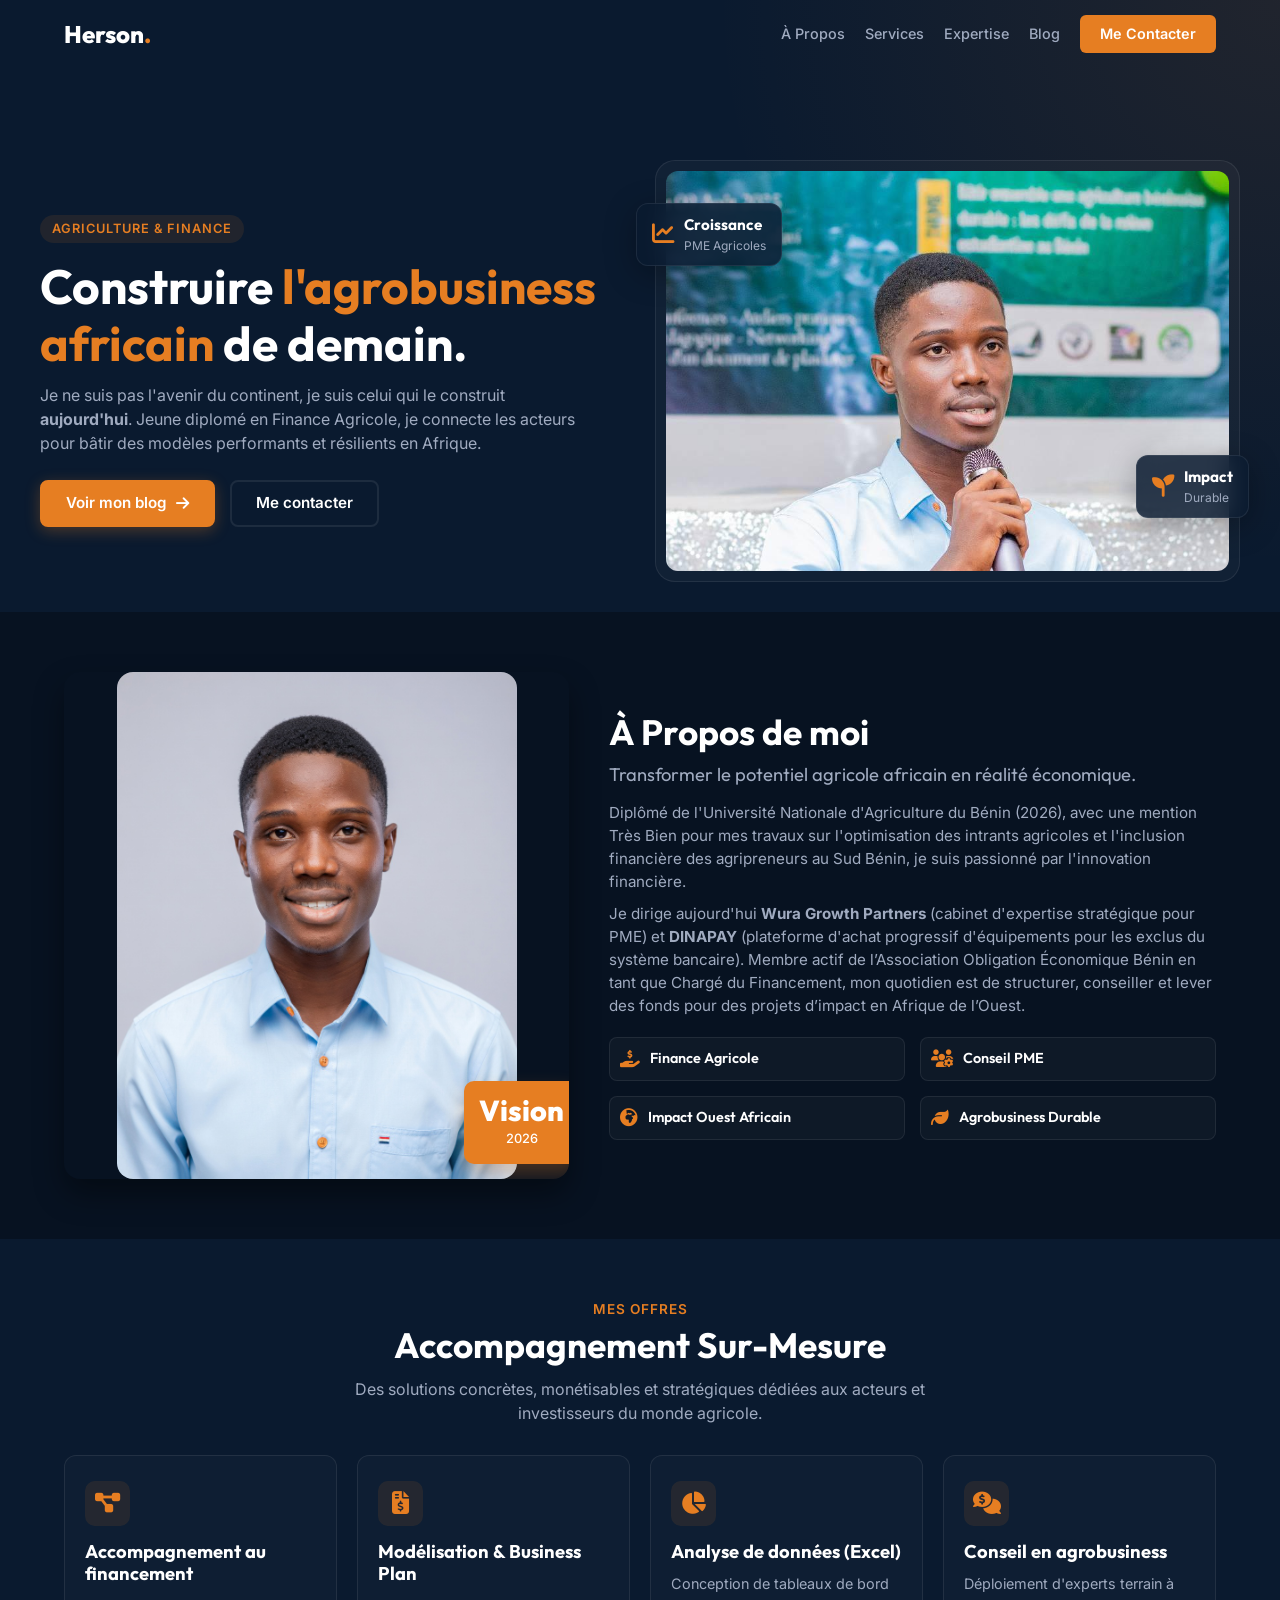
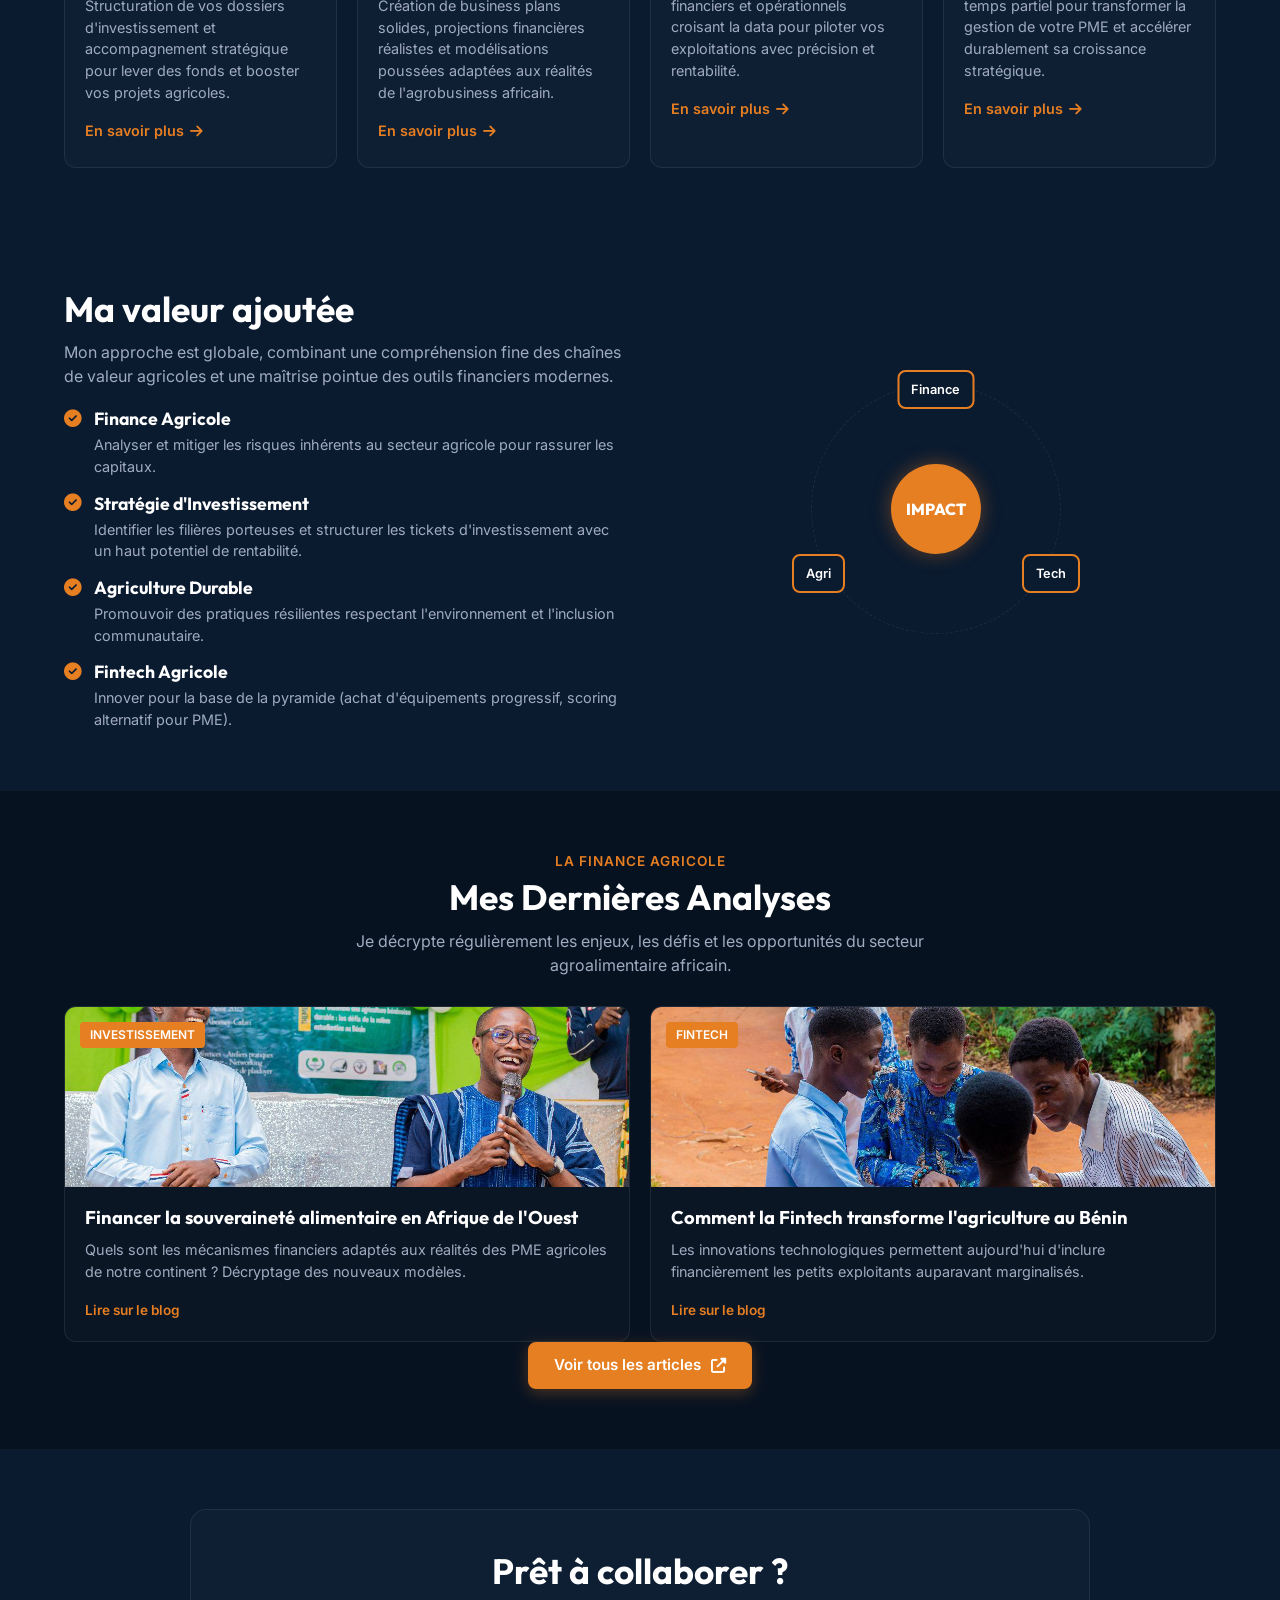
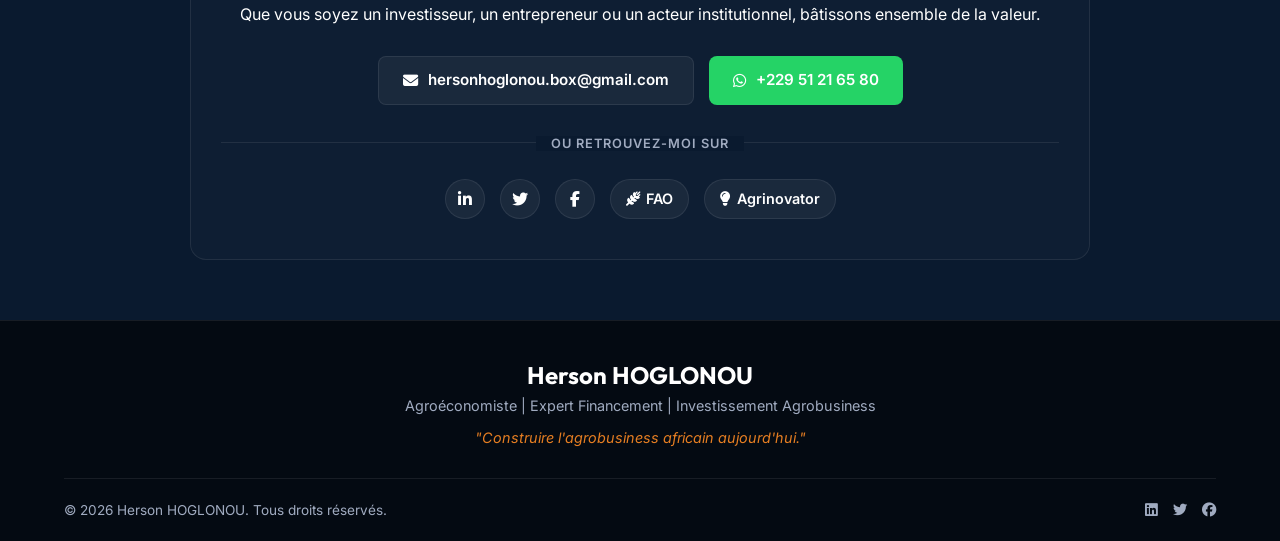
==== index.html @ d737e168 "Version initiale du site personnel Herson HOGLONOU" ====
<!DOCTYPE html>
<html lang="fr">
<head>
    <meta charset="UTF-8">
    <meta name="viewport" content="width=device-width, initial-scale=1.0">
    <meta name="description" content="Herson HOGLONOU - Agroéconomiste spécialisé dans le financement agricole et l'investissement dans l'agrobusiness africain.">
    
    <title>Herson HOGLONOU | Financement Agricole & Agrobusiness</title>

    <!-- Google Fonts -->
    <link rel="preconnect" href="https://fonts.googleapis.com">
    <link rel="preconnect" href="https://fonts.gstatic.com" crossorigin>
    <link href="https://fonts.googleapis.com/css2?family=Inter:wght@300;400;500;600&family=Outfit:wght@400;500;700;800&display=swap" rel="stylesheet">
    
    <!-- Font Awesome -->
    <link rel="stylesheet" href="https://cdnjs.cloudflare.com/ajax/libs/font-awesome/6.4.0/css/all.min.css">
    
    <!-- Custom CSS -->
    <link rel="stylesheet" href="./assets/css/style.css">
</head>
<body class="smooth-scroll">
    
    <!-- NAVIGATION -->
    <nav class="navbar" id="navbar">
        <div class="container nav-container">
            <a href="#" class="logo">Herson<span>.</span></a>
            <div class="nav-links" id="nav-links">
                <a href="#about" class="nav-link">À Propos</a>
                <a href="#services" class="nav-link">Services</a>
                <a href="#expertise" class="nav-link">Expertise</a>
                <a href="#blog" class="nav-link">Blog</a>
                <a href="#contact" class="nav-btn">Me Contacter</a>
            </div>
            <div class="hamburger" id="hamburger">
                <i class="fas fa-bars"></i>
            </div>
        </div>
    </nav>

    <!-- HERO SECTION -->
    <section class="hero" id="home">
        <div class="container hero-container">
            <div class="hero-content fade-in-up">
                <span class="badge">Agriculture & Finance</span>
                <h1 class="hero-title">Construire <span>l'agrobusiness africain</span> de demain.</h1>
                <p class="hero-subtitle">
                    Je ne suis pas l'avenir du continent, je suis celui qui le construit <strong>aujourd'hui</strong>. Jeune diplomé en Finance Agricole, je connecte les acteurs pour bâtir des modèles performants et résilients en Afrique.
                </p>
                <div class="hero-actions">
                    <a href="https://hersonhoglonou.blogspot.com" target="_blank" class="btn btn-primary">
                        Voir mon blog <i class="fas fa-arrow-right"></i>
                    </a>
                    <a href="#contact" class="btn btn-secondary">
                        Me contacter
                    </a>
                </div>
            </div>
            <div class="hero-visual fade-in-up delay-1">
                <!-- Using the requested microphone picture -->
                <div class="image-wrapper glass-border">
                    <img src="./assets/css/Images/ceneabmicro.jpg" alt="Herson HOGLONOU - Conférence" id="hero-img">
                    <div class="floating-card stat-1">
                        <i class="fas fa-chart-line"></i>
                        <div class="stat-text">
                            <strong>Croissance</strong>
                            <span>PME Agricoles</span>
                        </div>
                    </div>
                    <div class="floating-card stat-2">
                        <i class="fas fa-seedling"></i>
                        <div class="stat-text">
                            <strong>Impact</strong>
                            <span>Durable</span>
                        </div>
                    </div>
                </div>
            </div>
        </div>
        <div class="hero-shape"></div>
    </section>

    <!-- ABOUT SECTION -->
    <section class="about section-padding" id="about">
        <div class="container about-container">
            <div class="about-image reveal fade-in-left">
                <!-- Using the requested formal suit picture -->
                <div class="stacked-image">
                    <img src="./assets/css/Images/identite.jpg" alt="Herson HOGLONOU">
                    <div class="experience-badge">
                        <span class="number">Vision</span>
                        <span class="text">2026</span>
                    </div>
                </div>
            </div>
            <div class="about-content reveal fade-in-right">
                <h2 class="section-title">À Propos de moi</h2>
                <h3 class="section-subtitle">Transformer le potentiel agricole africain en réalité économique.</h3>
                <p>
                    Diplômé de l'Université Nationale d'Agriculture du Bénin (2026), avec une mention Très Bien pour mes travaux sur l'optimisation des intrants agricoles et l'inclusion financière des agripreneurs au Sud Bénin, je suis passionné par l'innovation financière.
                </p>
                <p>
                    Je dirige aujourd'hui <strong>Wura Growth Partners</strong> (cabinet d'expertise stratégique pour PME) et <strong>DINAPAY</strong> (plateforme d'achat progressif d'équipements pour les exclus du système bancaire). Membre actif de l’Association Obligation Économique Bénin en tant que Chargé du Financement, mon quotidien est de structurer, conseiller et lever des fonds pour des projets d’impact en Afrique de l’Ouest.
                </p>
                
                <div class="about-highlights">
                    <div class="highlight-item">
                        <i class="fas fa-hand-holding-dollar"></i>
                        <span>Finance Agricole</span>
                    </div>
                    <div class="highlight-item">
                        <i class="fas fa-users-cog"></i>
                        <span>Conseil PME</span>
                    </div>
                    <div class="highlight-item">
                        <i class="fas fa-globe-africa"></i>
                        <span>Impact Ouest Africain</span>
                    </div>
                    <div class="highlight-item">
                        <i class="fas fa-leaf"></i>
                        <span>Agrobusiness Durable</span>
                    </div>
                </div>
            </div>
        </div>
    </section>

    <!-- SERVICES SECTION -->
    <section class="services section-padding" id="services">
        <div class="container">
            <div class="section-header text-center reveal fade-in-up">
                <span class="section-tag">Mes Offres</span>
                <h2 class="section-title">Accompagnement Sur-Mesure</h2>
                <p class="section-desc">Des solutions concrètes, monétisables et stratégiques dédiées aux acteurs et investisseurs du monde agricole.</p>
            </div>
            
            <div class="services-grid">
                <!-- Service 1 -->
                <div class="service-card glass-card reveal slide-up">
                    <div class="service-icon">
                        <i class="fas fa-project-diagram"></i>
                    </div>
                    <h3 class="service-title">Accompagnement au financement</h3>
                    <p class="service-text">Structuration de vos dossiers d'investissement et accompagnement stratégique pour lever des fonds et booster vos projets agricoles.</p>
                    <a href="#contact" class="service-link">En savoir plus <i class="fas fa-arrow-right"></i></a>
                </div>
                
                <!-- Service 2 -->
                <div class="service-card glass-card reveal slide-up delay-1">
                    <div class="service-icon">
                        <i class="fas fa-file-invoice-dollar"></i>
                    </div>
                    <h3 class="service-title">Modélisation & Business Plan</h3>
                    <p class="service-text">Création de business plans solides, projections financières réalistes et modélisations poussées adaptées aux réalités de l'agrobusiness africain.</p>
                    <a href="#contact" class="service-link">En savoir plus <i class="fas fa-arrow-right"></i></a>
                </div>
                
                <!-- Service 3 -->
                <div class="service-card glass-card reveal slide-up delay-2">
                    <div class="service-icon">
                        <i class="fas fa-chart-pie"></i>
                    </div>
                    <h3 class="service-title">Analyse de données (Excel)</h3>
                    <p class="service-text">Conception de tableaux de bord financiers et opérationnels croisant la data pour piloter vos exploitations avec précision et rentabilité.</p>
                    <a href="#contact" class="service-link">En savoir plus <i class="fas fa-arrow-right"></i></a>
                </div>
                
                <!-- Service 4 -->
                <div class="service-card glass-card reveal slide-up delay-3">
                    <div class="service-icon">
                        <i class="fas fa-comments-dollar"></i>
                    </div>
                    <h3 class="service-title">Conseil en agrobusiness</h3>
                    <p class="service-text">Déploiement d'experts terrain à temps partiel pour transformer la gestion de votre PME et accélérer durablement sa croissance stratégique.</p>
                    <a href="#contact" class="service-link">En savoir plus <i class="fas fa-arrow-right"></i></a>
                </div>
            </div>
        </div>
    </section>

    <!-- EXPERTISE SECTION -->
    <section class="expertise section-padding" id="expertise">
        <div class="container container-alt">
            <div class="expertise-content reveal fade-in-left">
                <h2 class="section-title">Ma valeur ajoutée</h2>
                <p class="section-desc">Mon approche est globale, combinant une compréhension fine des chaînes de valeur agricoles et une maîtrise pointue des outils financiers modernes.</p>
                <div class="expertise-list">
                    <div class="expertise-item">
                        <div class="expertise-head">
                            <i class="fas fa-check-circle"></i>
                            <h4>Finance Agricole</h4>
                        </div>
                        <p>Analyser et mitiger les risques inhérents au secteur agricole pour rassurer les capitaux.</p>
                    </div>
                    <div class="expertise-item">
                        <div class="expertise-head">
                            <i class="fas fa-check-circle"></i>
                            <h4>Stratégie d'Investissement</h4>
                        </div>
                        <p>Identifier les filières porteuses et structurer les tickets d'investissement avec un haut potentiel de rentabilité.</p>
                    </div>
                    <div class="expertise-item">
                        <div class="expertise-head">
                            <i class="fas fa-check-circle"></i>
                            <h4>Agriculture Durable</h4>
                        </div>
                        <p>Promouvoir des pratiques résilientes respectant l'environnement et l'inclusion communautaire.</p>
                    </div>
                    <div class="expertise-item">
                        <div class="expertise-head">
                            <i class="fas fa-check-circle"></i>
                            <h4>Fintech Agricole</h4>
                        </div>
                        <p>Innover pour la base de la pyramide (achat d'équipements progressif, scoring alternatif pour PME).</p>
                    </div>
                </div>
            </div>
            <div class="expertise-visual reveal fade-in-right">
                <div class="circle-graphic">
                    <div class="circle-item item-1">Finance</div>
                    <div class="circle-item item-2">Agri</div>
                    <div class="circle-item item-3">Tech</div>
                    <div class="circle-center">IMPACT</div>
                </div>
            </div>
        </div>
    </section>

    <!-- BLOG PREVIEW -->
    <section class="blog section-padding" id="blog">
        <div class="container">
            <div class="section-header text-center reveal fade-in-up">
                <span class="section-tag">La Finance Agricole</span>
                <h2 class="section-title">Mes Dernières Analyses</h2>
                <p class="section-desc">Je décrypte régulièrement les enjeux, les défis et les opportunités du secteur agroalimentaire africain.</p>
            </div>
            
            <div class="blog-grid">
                <!-- Blog Post Mockup 1 -->
                <article class="blog-card glass-card reveal slide-up">
                    <div class="blog-img-placeholder" style="background-image: url(assets/css/Images/Ceneabconso.jpg)">
                        <span class="blog-category">Investissement</span>
                    </div>
                    <div class="blog-content">
                        <h3 class="blog-title">Financer la souveraineté alimentaire en Afrique de l'Ouest</h3>
                        <p class="blog-excerpt">Quels sont les mécanismes financiers adaptés aux réalités des PME agricoles de notre continent ? Décryptage des nouveaux modèles.</p>
                        <span class="blog-date">Lire sur le blog</span>
                    </div>
                </article>

                <!-- Blog Post Mockup 2 -->
                <article class="blog-card glass-card reveal slide-up delay-1">
                    <div class="blog-img-placeholder" style="background-image: url(assets/css/Images/CNEABgroupe.jpg)">
                        <span class="blog-category">Fintech</span>
                    </div>
                    <div class="blog-content">
                        <h3 class="blog-title">Comment la Fintech transforme l'agriculture au Bénin</h3>
                        <p class="blog-excerpt">Les innovations technologiques permettent aujourd'hui d'inclure financièrement les petits exploitants auparavant marginalisés.</p>
                        <span class="blog-date">Lire sur le blog</span>
                    </div>
                </article>
            </div>
            
            <div class="text-center mt-5 reveal fade-in-up">
                <a href="https://hersonhoglonou.blogspot.com" target="_blank" class="btn btn-primary btn-large">
                    Voir tous les articles <i class="fas fa-external-link-alt"></i>
                </a>
            </div>
        </div>
    </section>

    <!-- CONTACT SECTION -->
    <section class="contact section-padding" id="contact">
        <div class="container">
            <div class="contact-box glass-card reveal fade-in-up">
                <div class="contact-header text-center">
                    <h2 class="section-title text-white">Prêt à collaborer ?</h2>
                    <p class="text-white">Que vous soyez un investisseur, un entrepreneur ou un acteur institutionnel, bâtissons ensemble de la valeur.</p>
                </div>
                
                <div class="contact-actions">
                    <!-- Direct Contact -->
                    <div class="primary-contact">
                        <a href="mailto:hersonhoglonou.box@gmail.com" class="contact-btn email">
                            <i class="fas fa-envelope"></i> hersonhoglonou.box@gmail.com
                        </a>
                        <a href="https://wa.me/22951216580" target="_blank" class="contact-btn whatsapp">
                            <i class="fab fa-whatsapp"></i> +229 51 21 65 80
                        </a>
                    </div>
                    
                    <div class="divider">
                        <span>OU RETROUVEZ-MOI SUR</span>
                    </div>
                    
                    <!-- Social Links -->
                    <div class="social-contact">
                        <a href="https://www.linkedin.com/in/herson-hoglonou/" target="_blank" class="social-btn linkedin" title="LinkedIn">
                            <i class="fab fa-linkedin-in"></i>
                        </a>
                        <a href="#" target="_blank" class="social-btn x-twitter" title="X (Twitter)">
                            <i class="fa-brands fa-twitter"></i>
                        </a>
                        <a href="#" target="_blank" class="social-btn facebook" title="Facebook">
                            <i class="fab fa-facebook-f"></i>
                        </a>
                        <!-- Custom FAO / Agrinovator using icons/text as fallback -->
                        <a href="https://www.fao.org/fsnforum/fr/member/herson-hoglonou" target="_blank" class="social-btn custom-brand" title="FAO Network">
                            <i class="fas fa-wheat-awn"></i> FAO
                        </a>
                        <a href="https://agrinnovators.org/participant/herson/" target="_blank" class="social-btn custom-brand" title="Agrinovator">
                            <i class="fas fa-lightbulb"></i> Agrinovator
                        </a>
                    </div>
                </div>
            </div>
        </div>
    </section>

    <!-- FOOTER -->
    <footer class="footer">
        <div class="container footer-container">
            <div class="footer-info">
                <h3>Herson HOGLONOU</h3>
                <p>Agroéconomiste | Expert Financement | Investissement Agrobusiness</p>
                <p class="footer-moto">"Construire l'agrobusiness africain aujourd'hui."</p>
            </div>
            <div class="footer-copyright">
                <p>&copy; 2026 Herson HOGLONOU. Tous droits réservés.</p>
                <div class="footer-social">
                    <a href="https://www.linkedin.com/in/herson-hoglonou/" target="_blank"><i class="fab fa-linkedin"></i></a>
                    <a href="#" target="_blank"><i class="fa-brands fa-twitter"></i></a>
                    <a href="#" target="_blank"><i class="fab fa-facebook"></i></a>
                </div>
            </div>
        </div>
    </footer>

    <!-- Scripts -->
    <script src="./assets/js/script.js"></script>
</body>
</html>
---- assets/css/style.css ----
/* =========================================================================
   HERSON HOGLONOU | PERSONAL WEBSITE CSS
   Colors: Dark Blue (#0A1A2F), Warm Orange (#E67E22)
   Theme: Modern, Minimalist, Premium Consulting, African Agribusiness
   ========================================================================= */

/* --- CSS Variables --- */
:root {
  --primary-color: #0A1A2F;      /* Dark Blue */
  --accent-color: #E67E22;       /* Warm Orange */
  --accent-hover: #cf711f;
  --text-main: #FFFFFF;
  --text-muted: #A0ABC0;
  --background-dark: #071221;    /* Slightly darker for sections */
  --glass-bg: rgba(255, 255, 255, 0.03);
  --glass-border: rgba(255, 255, 255, 0.08);
  --glass-shadow: 0 8px 32px rgba(0, 0, 0, 0.3);
  
  --font-heading: 'Outfit', sans-serif;
  --font-body: 'Inter', sans-serif;
  
  --transition: all 0.3s cubic-bezier(0.25, 0.8, 0.25, 1);
}

/* --- Base Reset & Typography --- */
* {
  margin: 0;
  padding: 0;
  box-sizing: border-box;
}

html {
  scroll-behavior: smooth;
}

body {
  font-family: var(--font-body);
  background-color: var(--primary-color);
  color: var(--text-main);
  line-height: 1.5;
  overflow-x: hidden;
}

h1, h2, h3, h4, h5, h6 {
  font-family: var(--font-heading);
  font-weight: 700;
  line-height: 1.2;
}

a {
  text-decoration: none;
  color: inherit;
  transition: var(--transition);
}

ul {
  list-style: none;
}

img {
  max-width: 100%;
  height: auto;
  display: block;
}

/* --- Layout Classes --- */
.container {
  width: 90%;
  max-width: 1200px;
  margin: 0 auto;
}

/* REDUCED PADDING FOR COMPACTNESS */
.section-padding {
  padding: 60px 0;
}

.text-center {
  text-align: center;
}

/* --- Buttons --- */
.btn {
  display: inline-flex;
  align-items: center;
  justify-content: center;
  padding: 10px 24px;
  border-radius: 8px;
  font-weight: 600;
  font-size: 0.95rem;
  cursor: pointer;
  transition: var(--transition);
  gap: 10px;
}

.btn-primary {
  background-color: var(--accent-color);
  color: #fff;
  border: 2px solid var(--accent-color);
  box-shadow: 0 4px 15px rgba(230, 126, 34, 0.3);
}

.btn-primary:hover {
  background-color: var(--accent-hover);
  border-color: var(--accent-hover);
  transform: translateY(-2px);
  box-shadow: 0 6px 20px rgba(230, 126, 34, 0.4);
}

.btn-secondary {
  background-color: transparent;
  color: var(--text-main);
  border: 2px solid var(--glass-border);
}

.btn-secondary:hover {
  border-color: var(--text-main);
  background-color: rgba(255, 255, 255, 0.05);
  transform: translateY(-2px);
}

/* --- Header / Navigation --- */
.navbar {
  position: fixed;
  top: 0;
  left: 0;
  width: 100%;
  z-index: 1000;
  padding: 15px 0;
  transition: var(--transition);
  background-color: transparent;
}

.navbar.scrolled {
  background-color: rgba(10, 26, 47, 0.95);
  backdrop-filter: blur(10px);
  padding: 10px 0;
  border-bottom: 1px solid var(--glass-border);
  box-shadow: 0 4px 20px rgba(0, 0, 0, 0.5);
}

.nav-container {
  display: flex;
  justify-content: space-between;
  align-items: center;
}

.logo {
  font-family: var(--font-heading);
  font-size: 1.5rem;
  font-weight: 800;
  color: var(--text-main);
}

.logo span {
  color: var(--accent-color);
}

.nav-links {
  display: flex;
  align-items: center;
  gap: 20px;
}

.nav-link {
  font-size: 0.9rem;
  font-weight: 500;
  color: var(--text-muted);
  position: relative;
}

.nav-link::after {
  content: '';
  position: absolute;
  width: 0;
  height: 2px;
  bottom: -4px;
  left: 0;
  background-color: var(--accent-color);
  transition: var(--transition);
}

.nav-link:hover {
  color: var(--text-main);
}

.nav-link:hover::after {
  width: 100%;
}

.nav-btn {
  padding: 8px 20px;
  border-radius: 6px;
  background-color: var(--accent-color);
  color: #fff;
  font-weight: 600;
  font-size: 0.9rem;
}

.nav-btn:hover {
  background-color: var(--accent-hover);
  transform: translateY(-2px);
}

.hamburger {
  display: none;
  font-size: 1.5rem;
  cursor: pointer;
  color: var(--text-main);
}

/* --- Hero Section --- */
.hero {
  position: relative;
  padding: 130px 0 60px;
  background: radial-gradient(circle at top right, rgba(230, 126, 34, 0.1), transparent 40%),
              var(--primary-color);
  overflow: hidden;
}

.hero-container {
  display: grid;
  grid-template-columns: 1fr 1fr;
  align-items: center;
  gap: 30px;
  position: relative;
  z-index: 2;
  width: 100%;
}

.badge {
  display: inline-block;
  padding: 4px 12px;
  font-size: 0.8rem;
  font-weight: 600;
  text-transform: uppercase;
  letter-spacing: 1px;
  color: var(--accent-color);
  background-color: rgba(230, 126, 34, 0.1);
  border-radius: 30px;
  margin-bottom: 15px;
}

/* SMALLER HERO TEXT */
.hero-title {
  font-size: 3rem;
  margin-bottom: 10px;
}

.hero-title span {
  color: var(--accent-color);
}

.hero-subtitle {
  font-size: 1rem;
  color: var(--text-muted);
  margin-bottom: 25px;
  max-width: 550px;
}

.hero-actions {
  display: flex;
  gap: 15px;
}

.hero-visual {
  position: relative;
}

.image-wrapper {
  position: relative;
  border-radius: 20px;
  padding: 10px;
  background: var(--glass-bg);
  border: 1px solid var(--glass-border);
}

.image-wrapper img {
  border-radius: 12px;
  width: 100%;
  height: auto;
  max-height: 400px; /* Sécurité pour ne pas qu'elle soit trop géante */
  object-fit: cover;
  object-position: center top;
}

/* Floating Cards for Hero */
.floating-card {
  position: absolute;
  background: rgba(10, 26, 47, 0.85);
  backdrop-filter: blur(12px);
  border: 1px solid var(--glass-border);
  padding: 10px 15px;
  border-radius: 12px;
  display: flex;
  align-items: center;
  gap: 10px;
  box-shadow: var(--glass-shadow);
  animation: float 6s ease-in-out infinite;
}

.floating-card i {
  font-size: 1.4rem;
  color: var(--accent-color);
}

.stat-text {
  display: flex;
  flex-direction: column;
}

.stat-text strong {
  font-size: 0.95rem;
  font-family: var(--font-heading);
}

.stat-text span {
  font-size: 0.75rem;
  color: var(--text-muted);
}

.stat-1 {
  top: 10%;
  left: -20px;
  animation-delay: 0s;
}

.stat-2 {
  bottom: 15%;
  right: -10px;
  animation-delay: 2s;
}

@keyframes float {
  0% { transform: translateY(0px); }
  50% { transform: translateY(-10px); }
  100% { transform: translateY(0px); }
}

/* --- About Section --- */
.about {
  background-color: var(--background-dark);
}

.about-container {
  display: grid;
  grid-template-columns: 1fr 1.2fr;
  align-items: center;
  gap: 40px;
}

.stacked-image {
  position: relative;
  border-radius: 16px;
  overflow: hidden;
  box-shadow: 0 15px 30px rgba(0,0,0,0.4);
}

.stacked-image img {
  width: 100%;
  max-width: 400px;
  margin: 0 auto;
  height: auto;
  border-radius: 16px;
  object-fit: contain;
}

.experience-badge {
  position: absolute;
  bottom: 15px;
  right: -10px;
  background-color: var(--accent-color);
  color: #fff;
  padding: 15px;
  border-radius: 10px;
  text-align: center;
  box-shadow: 0 10px 20px rgba(230, 126, 34, 0.3);
}

.experience-badge .number {
  display: block;
  font-size: 1.8rem;
  font-weight: 800;
  font-family: var(--font-heading);
  line-height: 1;
}

.experience-badge .text {
  font-size: 0.8rem;
  font-weight: 500;
}

.section-tag {
  display: block;
  color: var(--accent-color);
  font-weight: 600;
  text-transform: uppercase;
  letter-spacing: 1px;
  margin-bottom: 5px;
  font-size: 0.85rem;
}

.section-title {
  font-size: 2.2rem;
  margin-bottom: 10px;
}

.section-subtitle {
  font-size: 1.15rem;
  color: var(--text-muted);
  margin-bottom: 15px;
  font-weight: 400;
  line-height: 1.3;
}

.about-content p {
  color: var(--text-muted);
  margin-bottom: 10px;
  font-size: 0.95rem;
}

.about-highlights {
  display: grid;
  grid-template-columns: 1fr 1fr;
  gap: 15px;
  margin-top: 20px;
}

.highlight-item {
  display: flex;
  align-items: center;
  gap: 10px;
  background: var(--glass-bg);
  border: 1px solid var(--glass-border);
  padding: 10px;
  border-radius: 8px;
}

.highlight-item i {
  color: var(--accent-color);
  font-size: 1.1rem;
}

.highlight-item span {
  font-weight: 600;
  font-family: var(--font-heading);
  font-size: 0.9rem;
}

/* --- Services Section --- */
.services {
  background-color: var(--primary-color);
}

.services .section-header {
  margin-bottom: 30px;
}

.section-desc {
  color: var(--text-muted);
  max-width: 600px;
  margin: 0 auto;
  font-size: 1rem;
}

.services-grid {
  display: grid;
  grid-template-columns: repeat(auto-fit, minmax(250px, 1fr));
  gap: 20px;
}

.glass-card {
  background: rgba(255, 255, 255, 0.02);
  border: 1px solid var(--glass-border);
  border-radius: 12px;
  padding: 25px 20px;
  transition: var(--transition);
  position: relative;
  overflow: hidden;
}

.glass-card::before {
  content: '';
  position: absolute;
  top: 0;
  left: 0;
  width: 100%;
  height: 3px;
  background: var(--accent-color);
  transform: scaleX(0);
  transform-origin: left;
  transition: transform 0.4s ease;
}

.glass-card:hover {
  transform: translateY(-5px);
  background: rgba(255, 255, 255, 0.04);
  box-shadow: 0 10px 25px rgba(0, 0, 0, 0.4);
}

.glass-card:hover::before {
  transform: scaleX(1);
}

.service-icon {
  width: 45px;
  height: 45px;
  background: rgba(230, 126, 34, 0.1);
  border-radius: 10px;
  display: flex;
  align-items: center;
  justify-content: center;
  margin-bottom: 15px;
}

.service-icon i {
  font-size: 1.4rem;
  color: var(--accent-color);
}

.service-title {
  font-size: 1.15rem;
  margin-bottom: 10px;
}

.service-text {
  color: var(--text-muted);
  margin-bottom: 15px;
  font-size: 0.9rem;
}

.service-link {
  color: var(--accent-color);
  font-weight: 600;
  display: inline-flex;
  align-items: center;
  gap: 6px;
  font-size: 0.9rem;
}

.service-link i {
  transition: transform 0.3s ease;
}

.service-link:hover i {
  transform: translateX(4px);
}

/* --- Expertise Section --- */
.container-alt {
  display: grid;
  grid-template-columns: 1fr 1fr;
  align-items: center;
  gap: 30px;
}

.expertise-list {
  margin-top: 20px;
  display: flex;
  flex-direction: column;
  gap: 15px;
}

.expertise-item .expertise-head {
  display: flex;
  align-items: center;
  gap: 12px;
  margin-bottom: 5px;
}

.expertise-head i {
  color: var(--accent-color);
  font-size: 1.1rem;
}

.expertise-head h4 {
  font-size: 1.1rem;
}

.expertise-item p {
  color: var(--text-muted);
  padding-left: 30px;
  font-size: 0.9rem;
}

/* Abstract Graphic */
.expertise-visual {
  display: flex;
  justify-content: center;
  align-items: center;
  padding: 20px;
}

.circle-graphic {
  position: relative;
  width: 100%;
  max-width: 250px;
  aspect-ratio: 1;
  height: auto;
  margin: 0 auto;
  border-radius: 50%;
  border: 1px dashed var(--glass-border);
  display: flex;
  justify-content: center;
  align-items: center;
  animation: spin 30s linear infinite;
}

.circle-center {
  background: var(--accent-color);
  width: 90px;
  height: 90px;
  border-radius: 50%;
  display: flex;
  justify-content: center;
  align-items: center;
  font-weight: 800;
  font-family: var(--font-heading);
  box-shadow: 0 0 20px rgba(230, 126, 34, 0.4);
  animation: spinCounter 30s linear infinite;
}

.circle-item {
  position: absolute;
  background: var(--primary-color);
  border: 2px solid var(--accent-color);
  padding: 8px 12px;
  border-radius: 8px;
  font-weight: 600;
  font-size: 0.8rem;
  animation: spinCounter 30s linear infinite;
}

.item-1 { top: -15px; left: 50%; transform: translateX(-50%); }
.item-2 { bottom: 40px; left: -20px; }
.item-3 { bottom: 40px; right: -20px; }

@keyframes spin { 100% { transform: rotate(360deg); } }
@keyframes spinCounter { 100% { transform: rotate(-360deg); } }

/* --- Blog Preview --- */
.blog {
  background-color: var(--background-dark);
}

.blog-grid {
  display: grid;
  grid-template-columns: repeat(auto-fit, minmax(300px, 1fr));
  gap: 20px;
  margin-top: 30px;
}

.blog-card {
  padding: 0;
}

.blog-img-placeholder {
  height: 180px;
  position: relative;
  background-size: cover;
  background-position: center;
  background-repeat: no-repeat;
}

.blog-category {
  position: absolute;
  top: 15px;
  left: 15px;
  background: var(--accent-color);
  color: #fff;
  padding: 4px 10px;
  border-radius: 4px;
  font-size: 0.75rem;
  font-weight: 600;
  text-transform: uppercase;
}

.blog-content {
  padding: 20px;
}

.blog-title {
  font-size: 1.15rem;
  margin-bottom: 10px;
}

.blog-excerpt {
  color: var(--text-muted);
  font-size: 0.9rem;
  margin-bottom: 15px;
}

.blog-date {
  color: var(--accent-color);
  font-weight: 600;
  font-size: 0.85rem;
}

/* --- Contact Section --- */
.contact-box {
  padding: 40px 30px;
  text-align: center;
  max-width: 900px;
  margin: 0 auto;
  border-radius: 16px;
  /* background: linear-gradient(); preserved via .glass-card class on html */
}

.contact-actions {
  margin-top: 30px;
}

.primary-contact {
  display: flex;
  justify-content: center;
  gap: 15px;
  flex-wrap: wrap;
}

.contact-btn {
  display: inline-flex;
  align-items: center;
  gap: 10px;
  padding: 12px 24px;
  border-radius: 8px;
  font-weight: 600;
  font-size: 0.95rem;
  transition: var(--transition);
}

.contact-btn.email {
  background: rgba(255, 255, 255, 0.05);
  border: 1px solid var(--glass-border);
}

.contact-btn.email:hover {
  background: #fff;
  color: var(--primary-color);
}

.contact-btn.whatsapp {
  background: #25D366;
  color: #fff;
}

.contact-btn.whatsapp:hover {
  background: #20BA56;
  transform: translateY(-2px);
  box-shadow: 0 5px 15px rgba(37, 211, 102, 0.3);
}

.divider {
  margin: 25px 0;
  position: relative;
}

.divider span {
  background: var(--primary-color);
  padding: 0 15px;
  color: var(--text-muted);
  font-size: 0.8rem;
  font-weight: 600;
  letter-spacing: 1px;
  position: relative;
  z-index: 1;
}

.divider::before {
  content: '';
  position: absolute;
  top: 50%;
  left: 0;
  width: 100%;
  height: 1px;
  background: var(--glass-border);
  z-index: 0;
}

.social-contact {
  display: flex;
  justify-content: center;
  gap: 15px;
  flex-wrap: wrap;
}

.social-btn {
  width: 40px;
  height: 40px;
  border-radius: 50%;
  display: flex;
  align-items: center;
  justify-content: center;
  background: rgba(255, 255, 255, 0.05);
  border: 1px solid var(--glass-border);
  font-size: 1rem;
  transition: var(--transition);
}

.social-btn.custom-brand {
  width: auto;
  padding: 0 15px;
  border-radius: 20px;
  font-size: 0.9rem;
  font-weight: 600;
  gap: 6px;
}

.social-btn:hover {
  background: var(--accent-color);
  border-color: var(--accent-color);
  transform: translateY(-2px);
}

/* --- Footer --- */
.footer {
  background-color: #040A12;
  border-top: 1px solid var(--glass-border);
  padding: 40px 0 20px;
}

.footer-container {
  display: flex;
  flex-direction: column;
  align-items: center;
  text-align: center;
}

.footer-info h3 {
  font-size: 1.5rem;
  margin-bottom: 5px;
}

.footer-info p {
  color: var(--text-muted);
  font-size: 0.9rem;
}

.footer-moto {
  margin-top: 10px;
  font-style: italic;
  font-size: 0.9rem;
  color: var(--accent-color) !important;
}

.footer-copyright {
  margin-top: 30px;
  padding-top: 20px;
  border-top: 1px solid var(--glass-border);
  width: 100%;
  display: flex;
  justify-content: space-between;
  align-items: center;
}

.footer-copyright p {
  color: var(--text-muted);
  font-size: 0.85rem;
}

.footer-social {
  display: flex;
  gap: 15px;
}

.footer-social a {
  color: var(--text-muted);
  font-size: 0.9rem;
}

.footer-social a:hover {
  color: var(--accent-color);
}

/* --- Scroll Animations --- */
.reveal {
  opacity: 0;
  visibility: hidden;
  will-change: transform, opacity;
}

.reveal.active {
  opacity: 1;
  visibility: visible;
}

.fade-in-up {
  transform: translateY(30px);
  transition: opacity 0.6s ease, transform 0.6s ease;
}

.fade-in-up.active {
  transform: translateY(0);
}

.fade-in-left {
  transform: translateX(-30px);
  transition: opacity 0.6s ease, transform 0.6s ease;
}

.fade-in-left.active {
  transform: translateX(0);
}

.fade-in-right {
  transform: translateX(30px);
  transition: opacity 0.6s ease, transform 0.6s ease;
}

.fade-in-right.active {
  transform: translateX(0);
}

.slide-up {
  transform: translateY(40px);
  transition: opacity 0.5s ease, transform 0.5s cubic-bezier(0.2, 0.8, 0.2, 1);
}

.slide-up.active {
  transform: translateY(0);
}

.delay-1 { transition-delay: 0.1s; }
.delay-2 { transition-delay: 0.2s; }
.delay-3 { transition-delay: 0.3s; }

/* --- Responsive Design --- */
@media (max-width: 992px) {
  .hero-container, .about-container, .container-alt {
    grid-template-columns: 1fr;
    text-align: center;
  }
  
  .hero-title {
    font-size: 2.5rem;
  }
  
  .hero-subtitle {
    margin: 0 auto 20px;
  }
  
  .hero-actions {
    justify-content: center;
  }
  
  .floating-card {
    display: none; 
  }
  
  .stacked-image img {
    margin: 0 auto;
  }
  
  .experience-badge {
    right: 50%;
    transform: translateX(50%);
    bottom: -15px;
  }
  
  .expertise-visual {
    padding: 10px 0;
  }
}

@media (max-width: 768px) {
  .nav-links {
    position: fixed;
    top: 60px; /* Reduced since navbar is smaller */
    left: -100%;
    flex-direction: column;
    background: rgba(10, 26, 47, 0.98);
    width: 100%;
    text-align: center;
    transition: 0.3s;
    padding: 20px 0;
    box-shadow: 0 10px 20px rgba(0,0,0,0.5);
    height: calc(100vh - 60px);
  }
  
  .nav-links.active {
    left: 0;
  }
  
  .hamburger {
    display: block;
  }

  .primary-contact {
    flex-direction: column;
  }

  .footer-copyright {
    flex-direction: column;
    gap: 15px;
  }
}

@media (max-width: 480px) {
  .hero-title {
    font-size: 2rem;
  }
  
  .about-highlights {
    grid-template-columns: 1fr;
  }
  
  .circle-graphic {
    max-width: 200px;
  }
  
  .circle-center {
    width: 70px;
    height: 70px;
    font-size: 0.8rem;
  }
  
  .item-1, .item-2, .item-3 {
    padding: 6px 10px;
    font-size: 0.75rem;
  }
}
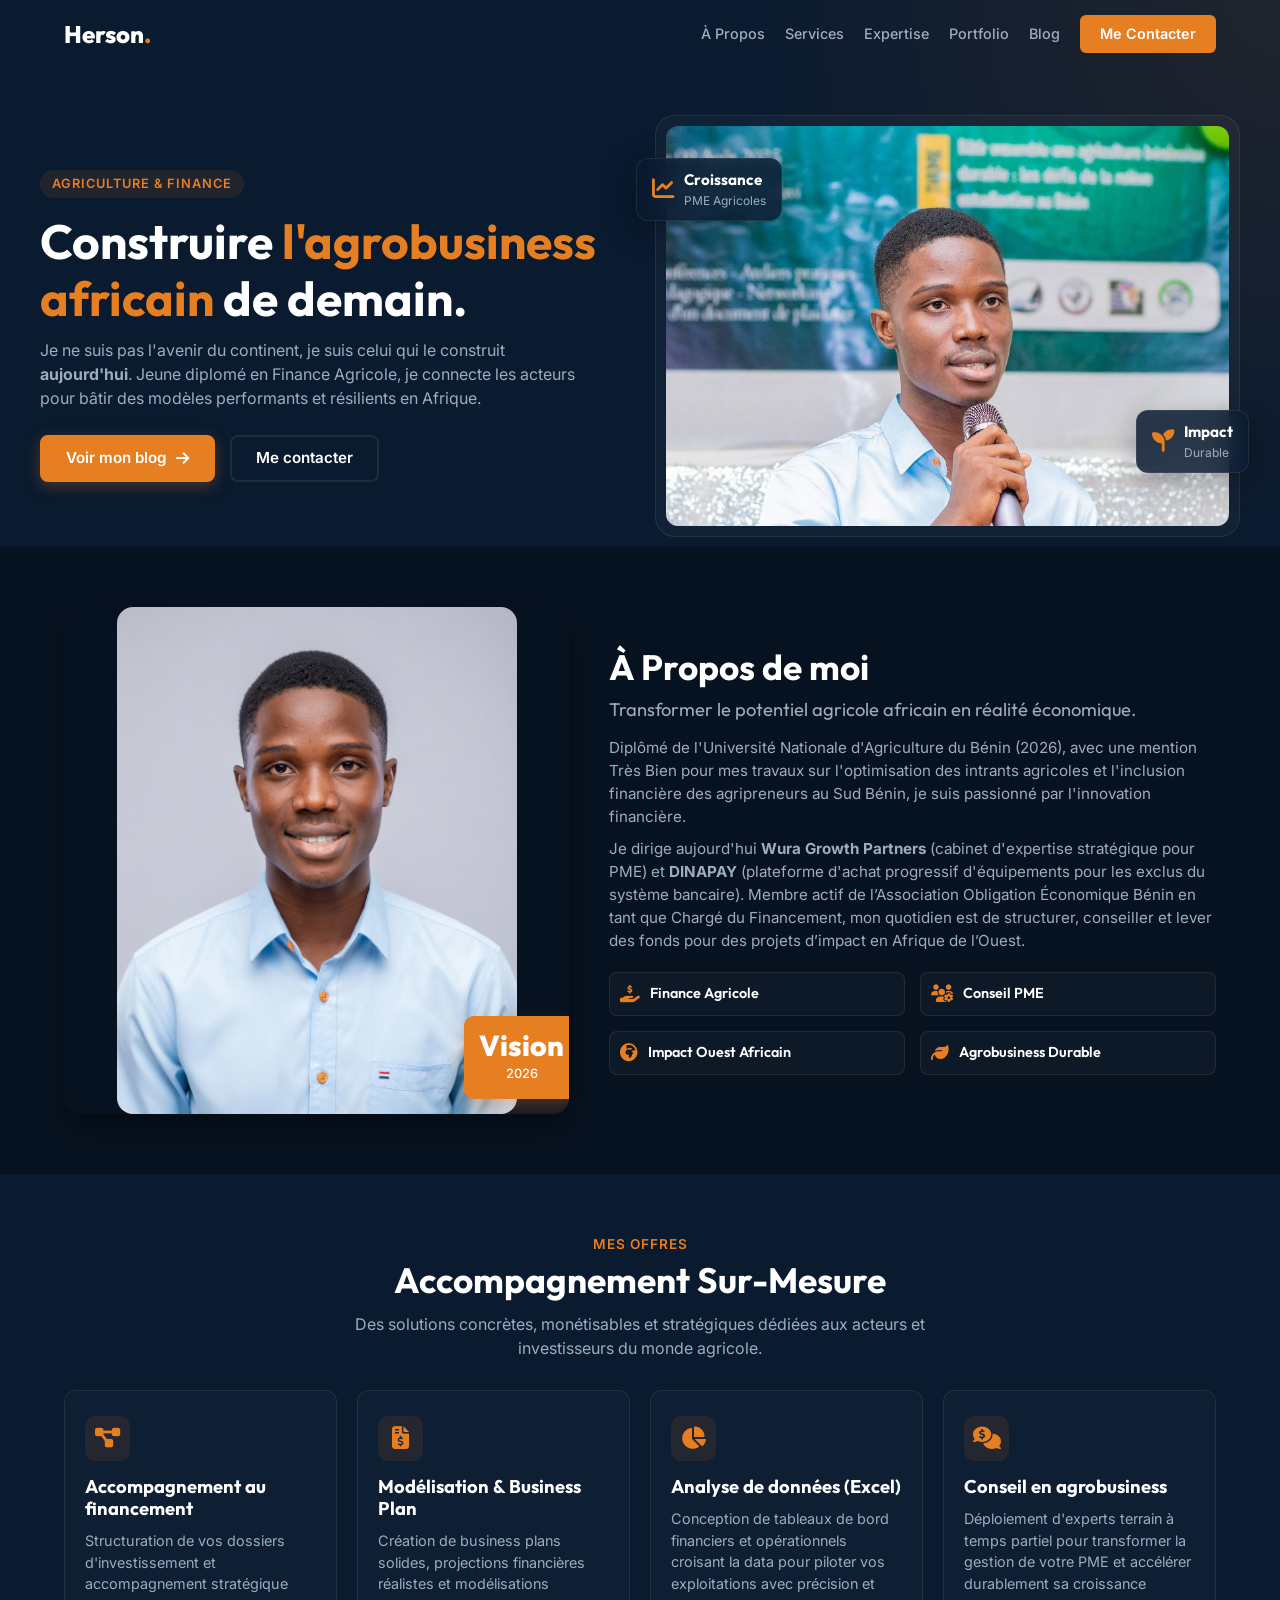
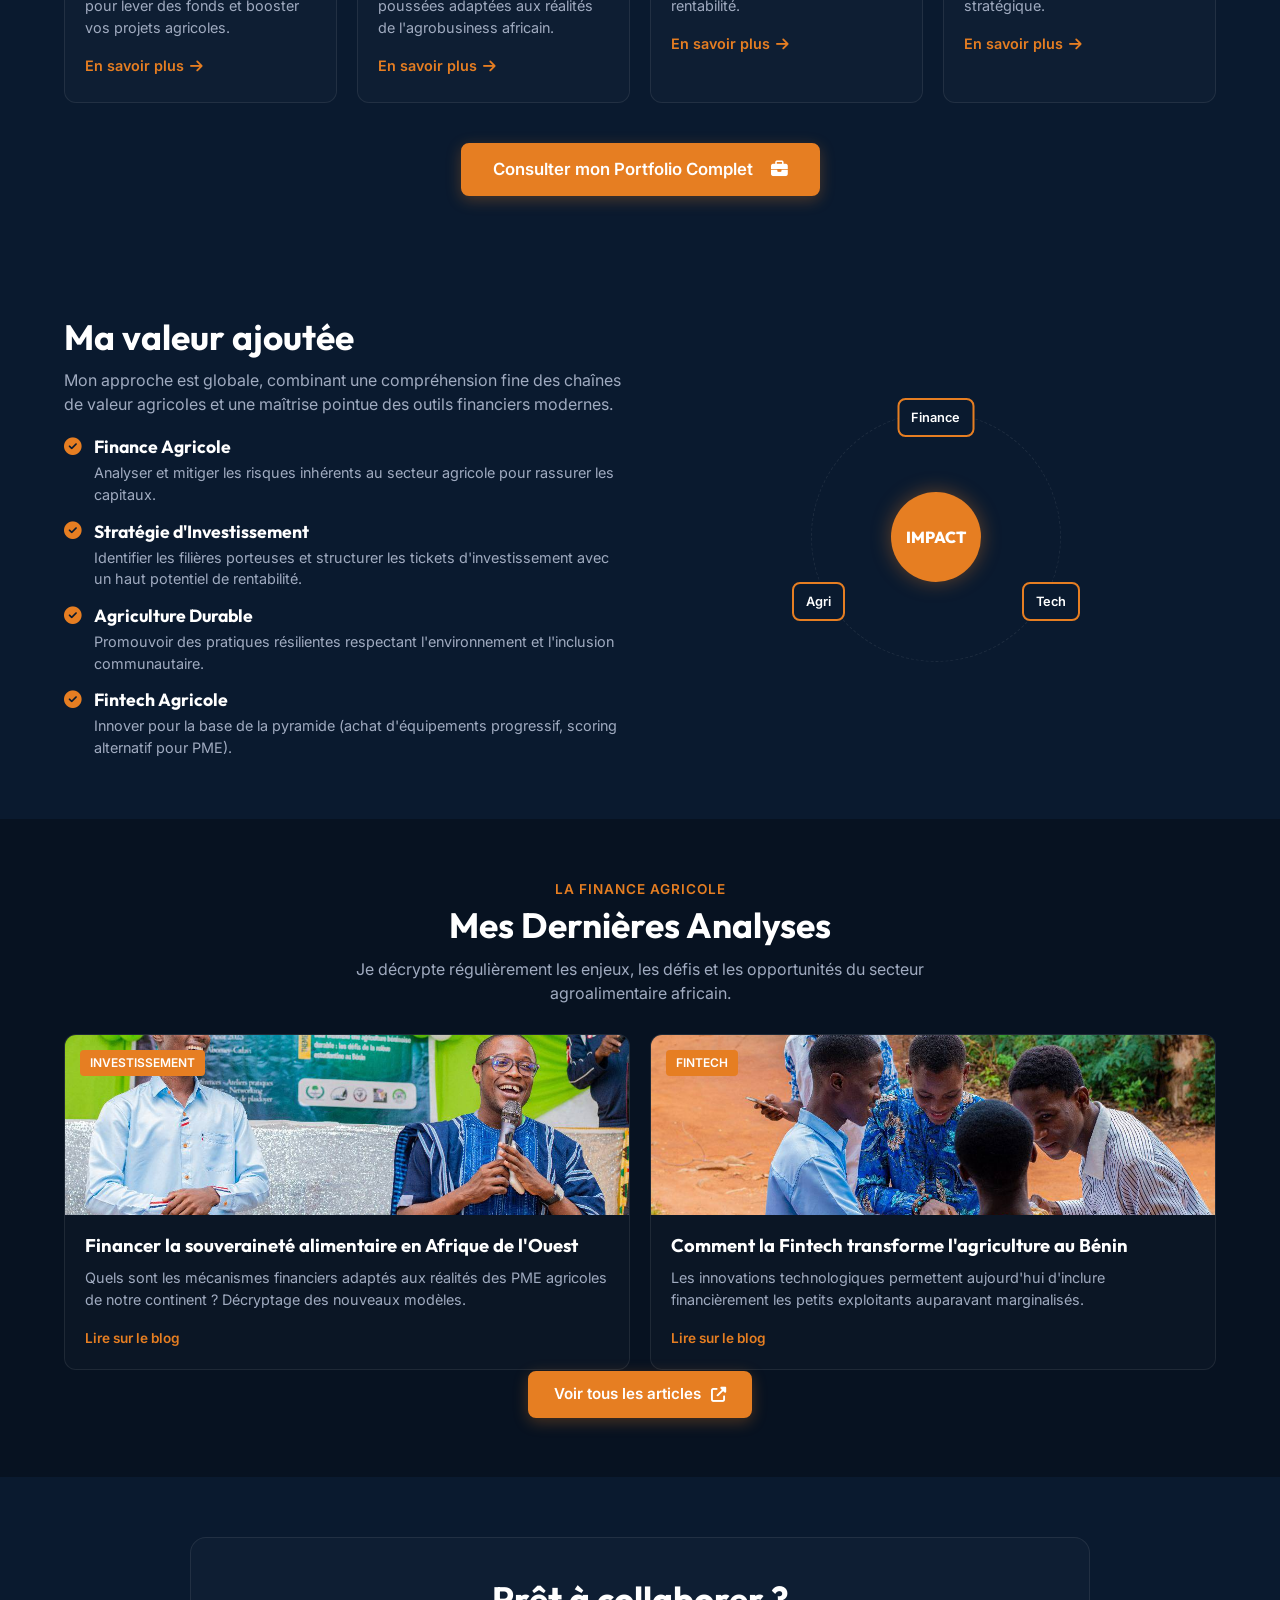
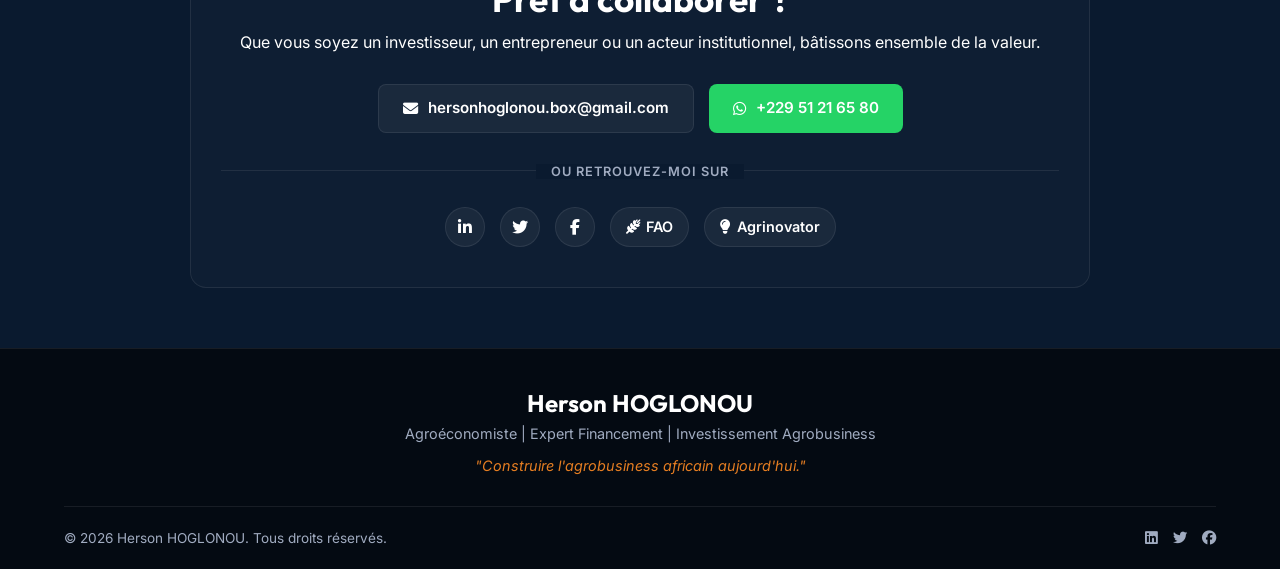
==== commit 800fad45: "Mise à jour: Bouton Portfolio, Icônes et section Insights" ====
--- a/index.html
+++ b/index.html
@@ -28,6 +28,7 @@
                 <a href="#about" class="nav-link">À Propos</a>
                 <a href="#services" class="nav-link">Services</a>
                 <a href="#expertise" class="nav-link">Expertise</a>
+                <a href="portfolio.html" class="nav-link">Portfolio</a>
                 <a href="#blog" class="nav-link">Blog</a>
                 <a href="#contact" class="nav-btn">Me Contacter</a>
             </div>
@@ -174,6 +175,12 @@
                     <a href="#contact" class="service-link">En savoir plus <i class="fas fa-arrow-right"></i></a>
                 </div>
             </div>
+
+            <div class="text-center reveal fade-in-up" style="margin-top: 40px;">
+                <a href="portfolio.html" class="btn btn-primary" style="padding: 12px 30px; font-size: 1.05rem;">
+                    Consulter mon Portfolio Complet <i class="fas fa-briefcase" style="margin-left: 8px;"></i>
+                </a>
+            </div>
         </div>
     </section>
 
--- a/assets/css/style.css
+++ b/assets/css/style.css
@@ -212,7 +212,7 @@
 /* --- Hero Section --- */
 .hero {
   position: relative;
-  padding: 130px 0 60px;
+  padding: 85px 0 40px;
   background: radial-gradient(circle at top right, rgba(230, 126, 34, 0.1), transparent 40%),
               var(--primary-color);
   overflow: hidden;
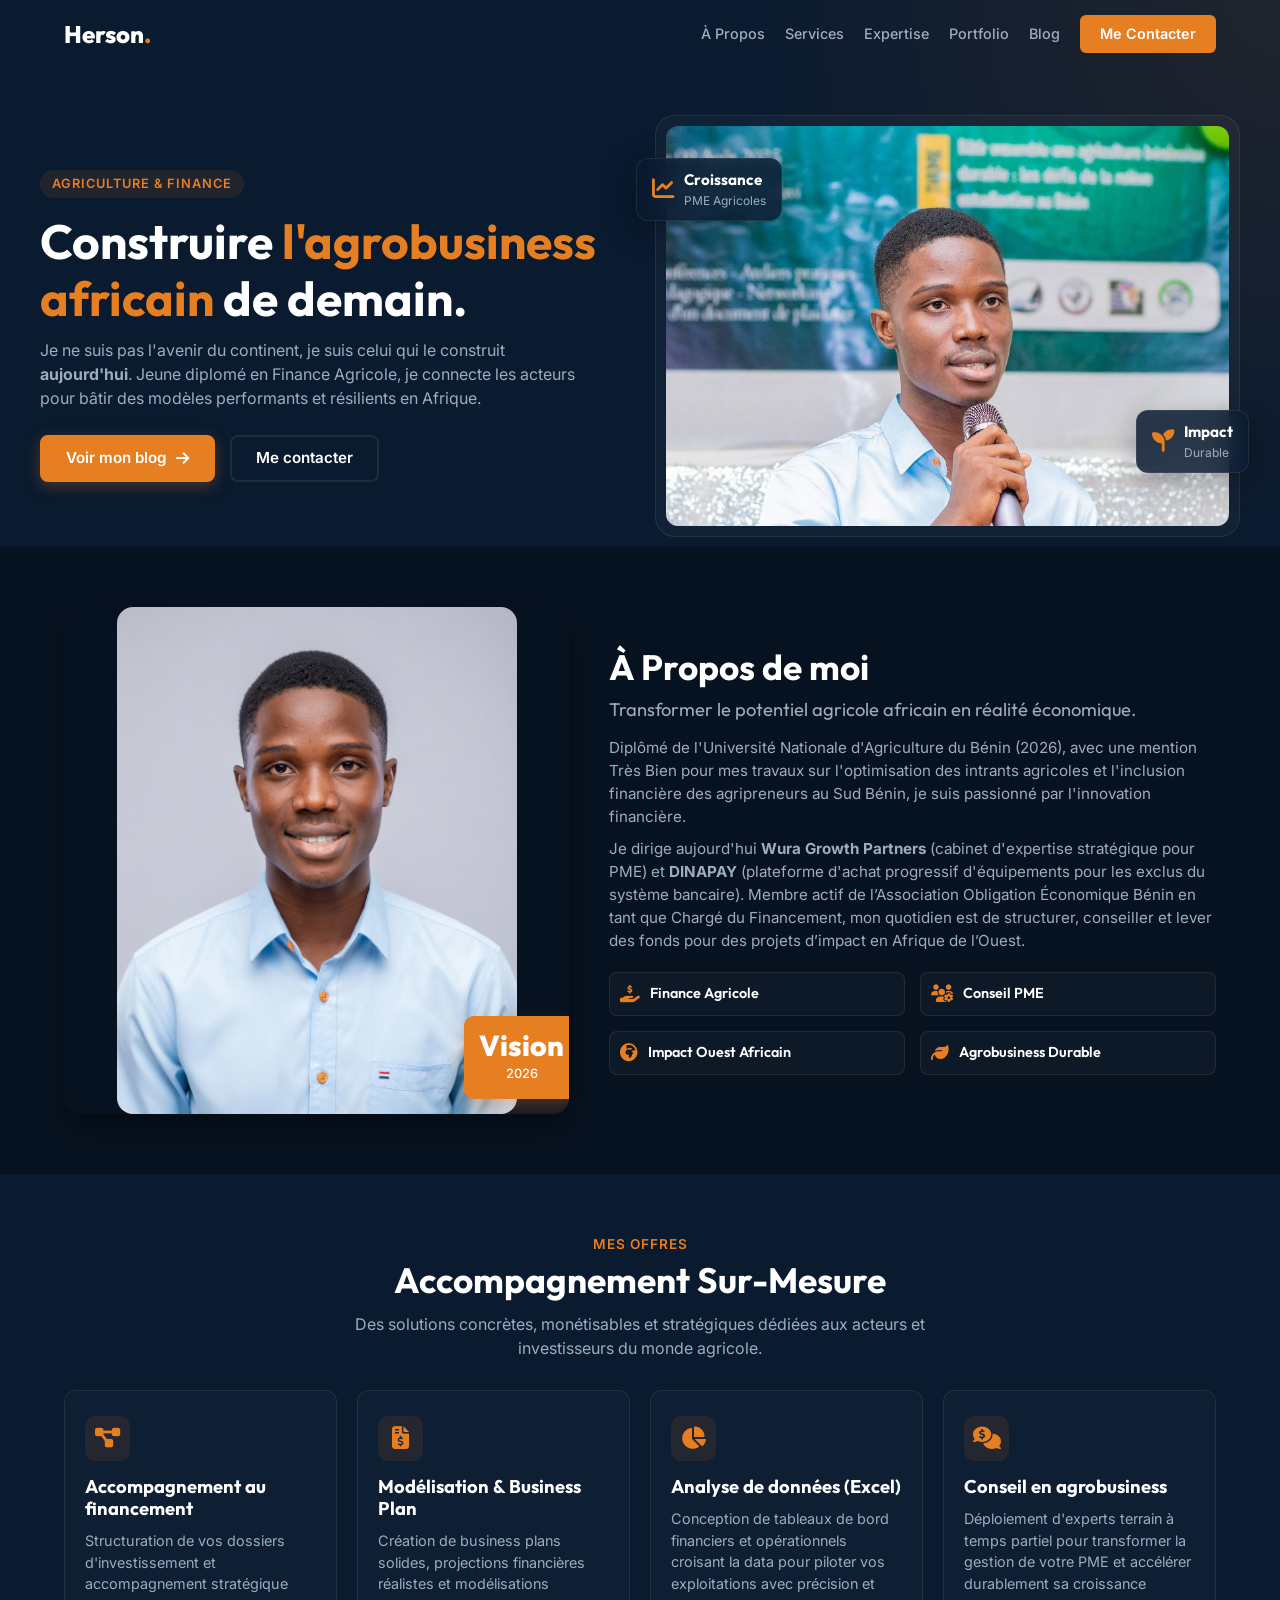
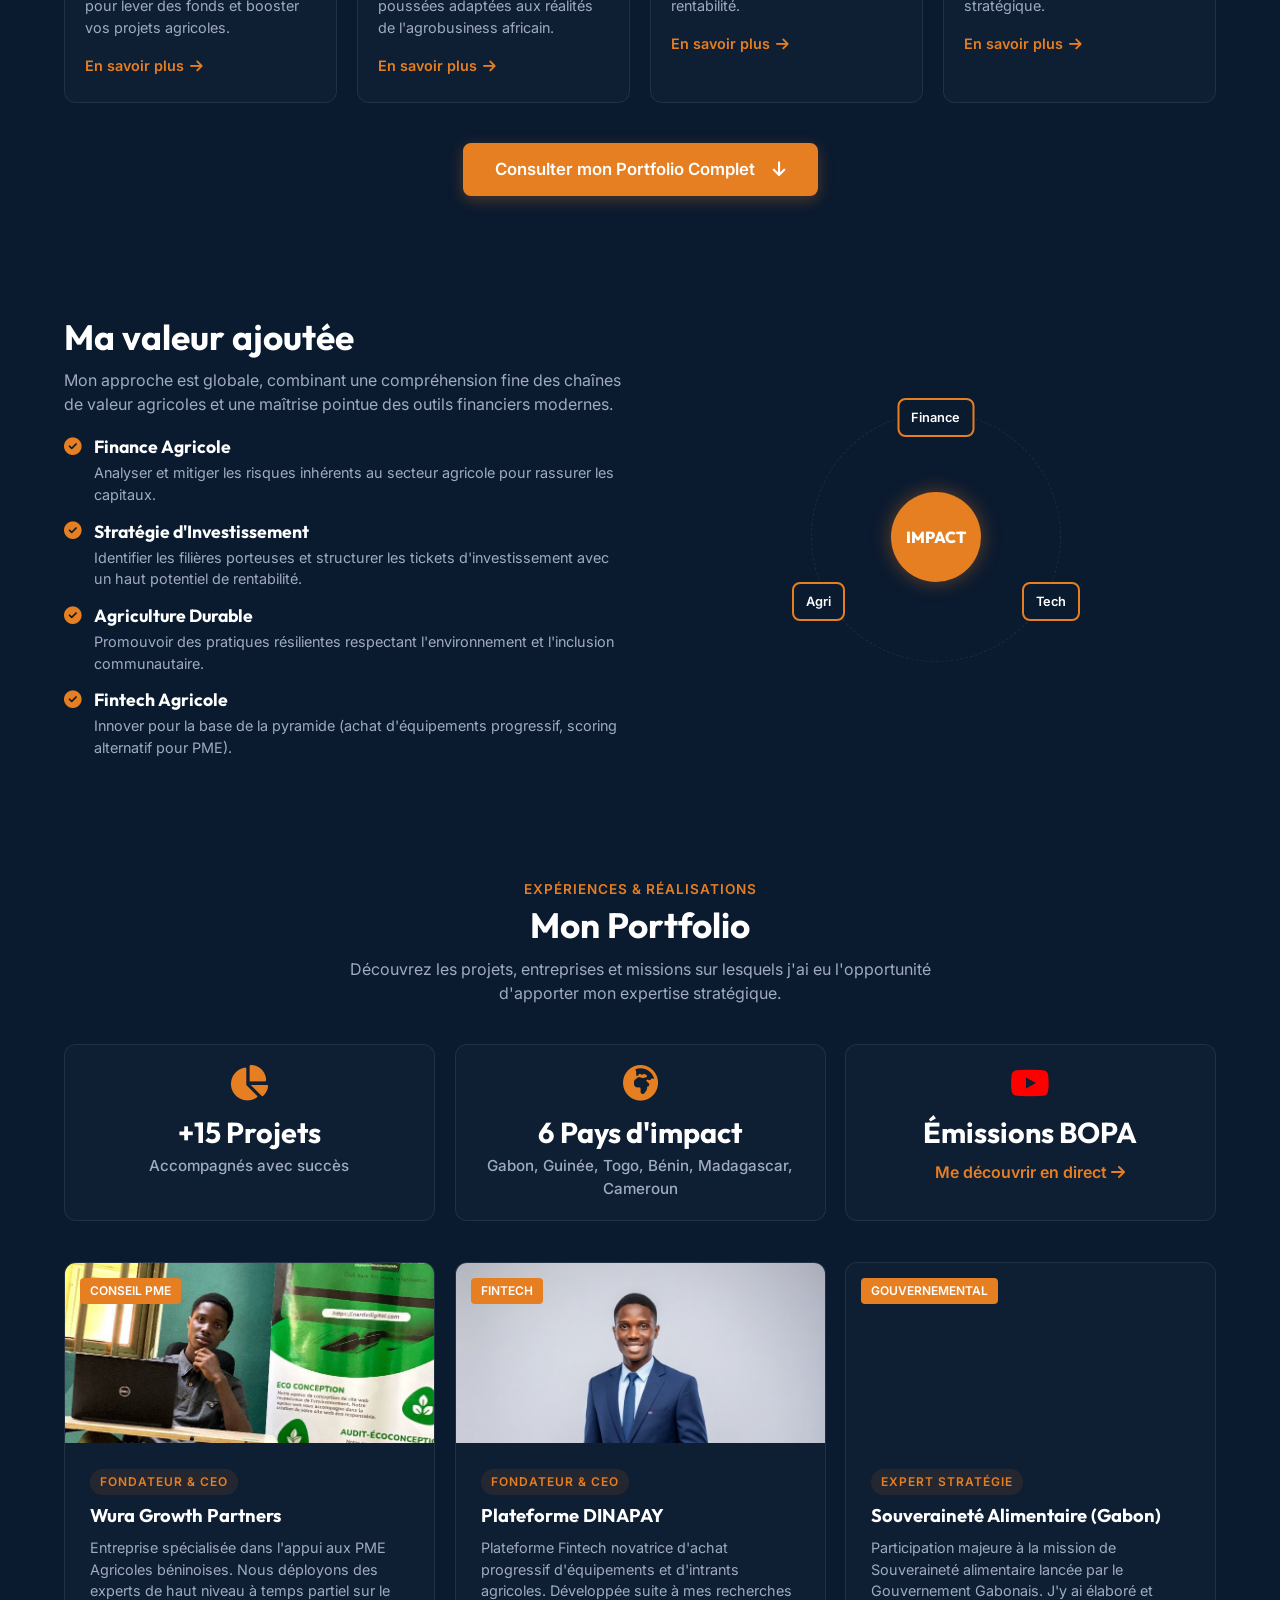
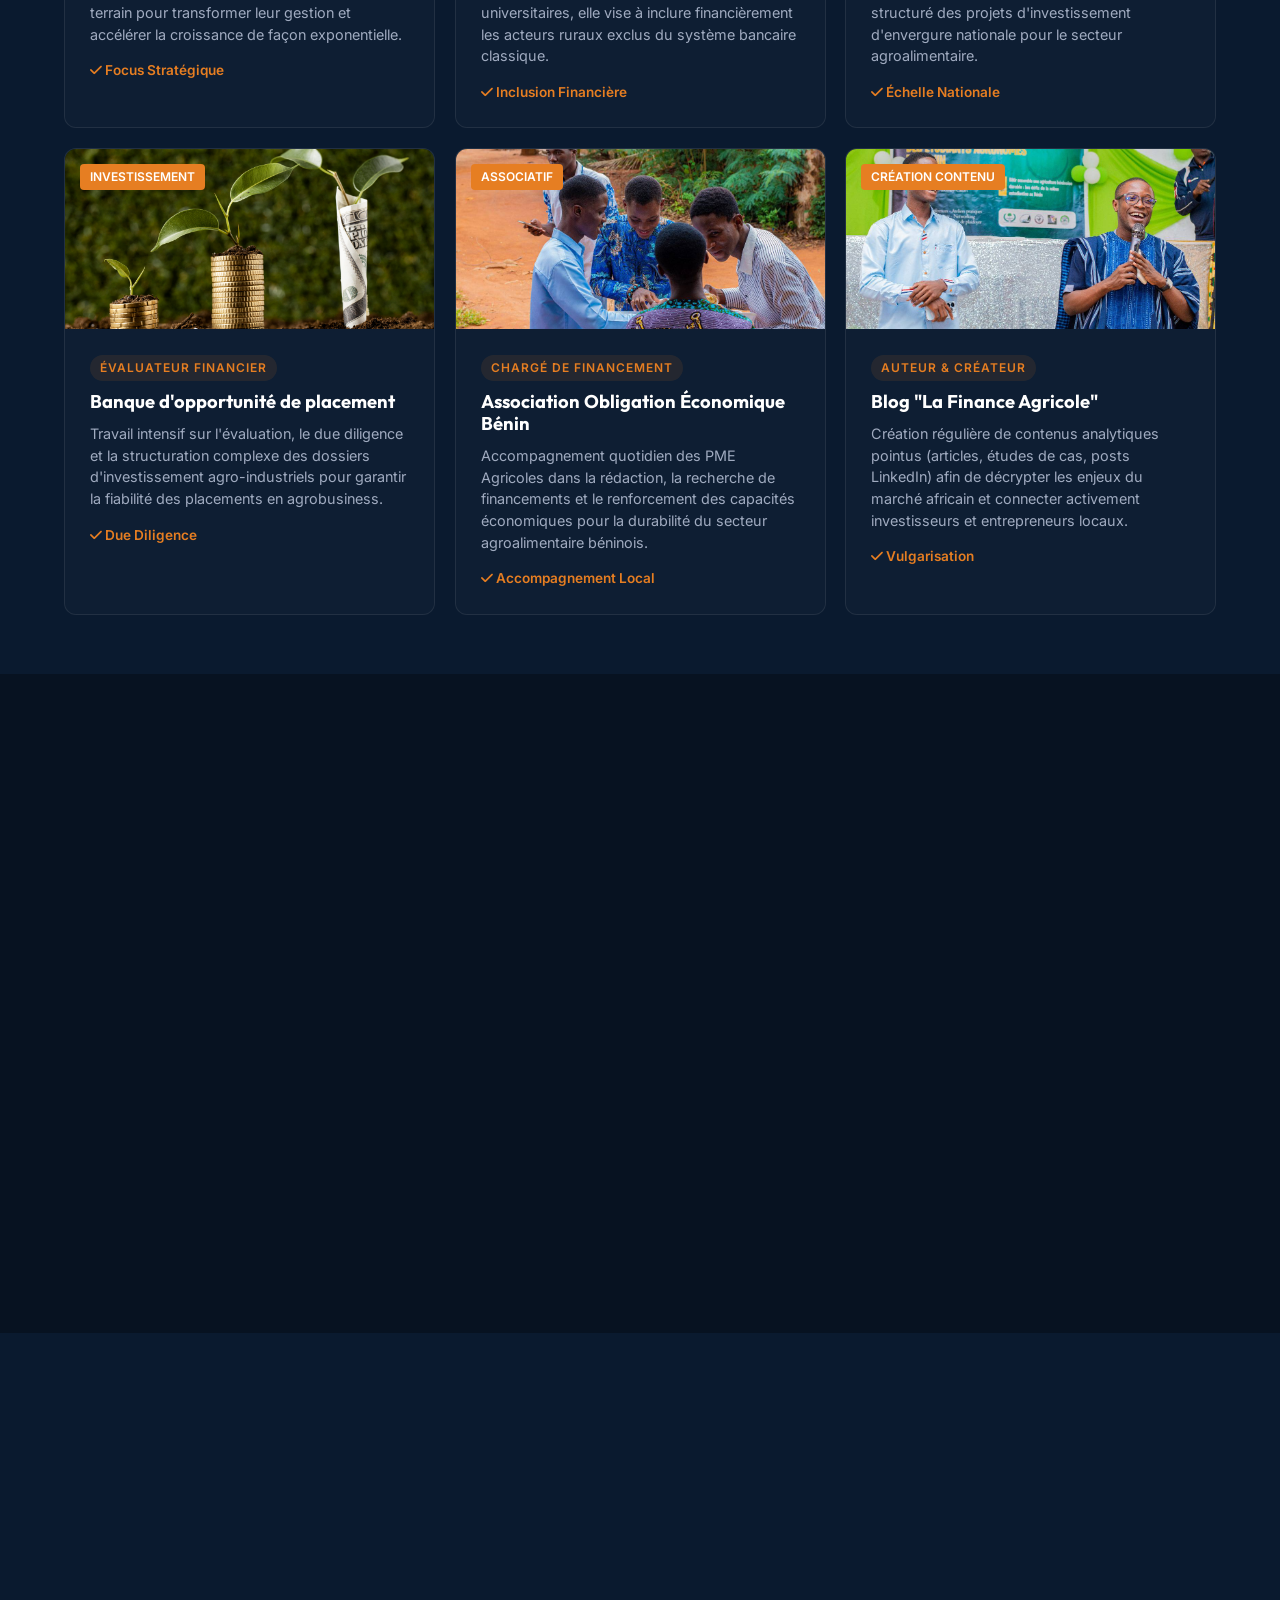
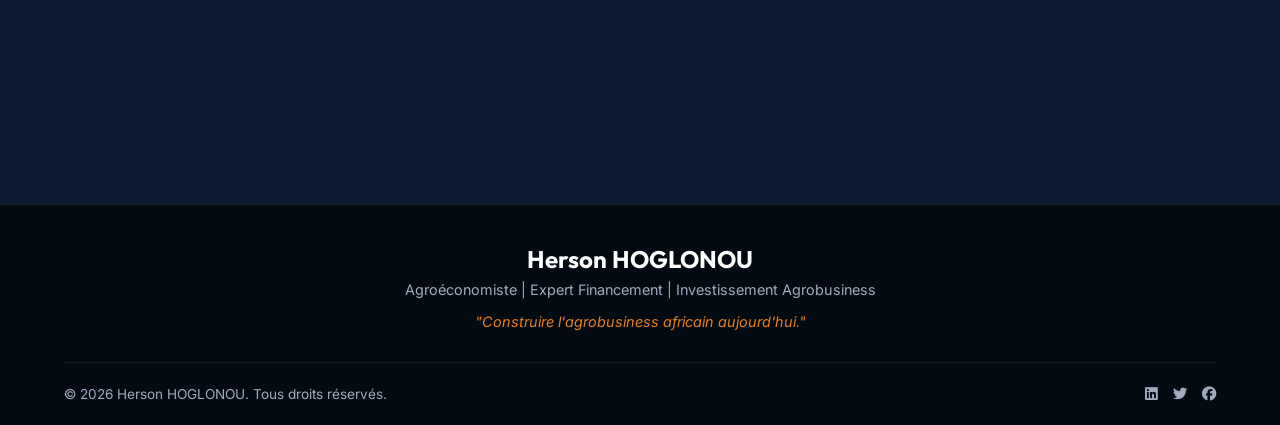
==== commit c6fbcbd8: "Fusion du Portfolio dans la page d'accueil (One-Page)" ====
--- a/index.html
+++ b/index.html
@@ -28,7 +28,7 @@
                 <a href="#about" class="nav-link">À Propos</a>
                 <a href="#services" class="nav-link">Services</a>
                 <a href="#expertise" class="nav-link">Expertise</a>
-                <a href="portfolio.html" class="nav-link">Portfolio</a>
+                <a href="#portfolio" class="nav-link">Portfolio</a>
                 <a href="#blog" class="nav-link">Blog</a>
                 <a href="#contact" class="nav-btn">Me Contacter</a>
             </div>
@@ -177,8 +177,8 @@
             </div>
 
             <div class="text-center reveal fade-in-up" style="margin-top: 40px;">
-                <a href="portfolio.html" class="btn btn-primary" style="padding: 12px 30px; font-size: 1.05rem;">
-                    Consulter mon Portfolio Complet <i class="fas fa-briefcase" style="margin-left: 8px;"></i>
+                <a href="#portfolio" class="btn btn-primary" style="padding: 12px 30px; font-size: 1.05rem;">
+                    Consulter mon Portfolio Complet <i class="fas fa-arrow-down" style="margin-left: 8px;"></i>
                 </a>
             </div>
         </div>
@@ -232,6 +232,134 @@
         </div>
     </section>
 
+    <!-- PORTFOLIO SECTION -->
+    <section class="portfolio section-padding" id="portfolio">
+        <div class="container text-center reveal fade-in-up">
+            <span class="section-tag">Expériences & Réalisations</span>
+            <h2 class="section-title">Mon Portfolio</h2>
+            <p class="section-desc" style="margin-bottom: 40px;">Découvrez les projets, entreprises et missions sur lesquels j'ai eu l'opportunité d'apporter mon expertise stratégique.</p>
+        </div>
+
+        <!-- Insights -->
+        <div class="container mb-5 pb-4" style="margin-bottom: 40px;">
+            <div style="display: flex; gap: 20px; justify-content: center; flex-wrap: wrap;">
+                <div class="glass-card reveal slide-up" style="padding: 20px 25px; min-width: 250px; flex: 1; text-align: center;">
+                    <i class="fas fa-chart-pie" style="font-size: 2.2rem; color: var(--accent-color); margin-bottom: 15px;"></i>
+                    <h3 style="font-size: 1.8rem; margin-bottom: 5px;">+15 Projets</h3>
+                    <p style="color: var(--text-muted); font-size: 0.95rem; font-weight: 500;">Accompagnés avec succès</p>
+                </div>
+                <div class="glass-card reveal slide-up delay-1" style="padding: 20px 25px; min-width: 250px; flex: 1; text-align: center;">
+                    <i class="fas fa-globe-africa" style="font-size: 2.2rem; color: var(--accent-color); margin-bottom: 15px;"></i>
+                    <h3 style="font-size: 1.8rem; margin-bottom: 5px;">6 Pays d'impact</h3>
+                    <p style="color: var(--text-muted); font-size: 0.95rem; font-weight: 500;">Gabon, Guinée, Togo, Bénin, Madagascar, Cameroun</p>
+                </div>
+                <div class="glass-card reveal slide-up delay-2" style="padding: 20px 25px; min-width: 250px; flex: 1; text-align: center;">
+                    <i class="fab fa-youtube" style="font-size: 2.2rem; color: #ff0000; margin-bottom: 15px;"></i>
+                    <h3 style="font-size: 1.8rem; margin-bottom: 5px;">Émissions BOPA</h3>
+                    <a href="https://www.youtube.com/@Bopa-afrique/streams" target="_blank" style="color: var(--accent-color); font-weight: 600; display: inline-block; margin-top: 5px;">
+                        Me découvrir en direct <i class="fas fa-arrow-right"></i>
+                    </a>
+                </div>
+            </div>
+        </div>
+
+        <div class="container">
+            <div class="blog-grid" style="grid-template-columns: repeat(auto-fit, minmax(320px, 1fr));">
+                
+                <!-- Project 1: Wura Growth Partners -->
+                <article class="blog-card glass-card reveal slide-up">
+                    <div class="blog-img-placeholder" style="background-image: url('assets/css/Images/Nerdx.jpg');">
+                        <span class="blog-category">Conseil PME</span>
+                    </div>
+                    <div class="blog-content" style="padding: 25px;">
+                        <span class="badge" style="margin-bottom: 10px; font-size: 0.75rem; padding: 4px 10px; display: inline-block;">Fondateur & CEO</span>
+                        <h3 class="blog-title" style="margin-bottom: 10px;">Wura Growth Partners</h3>
+                        <p class="blog-excerpt">Entreprise spécialisée dans l'appui aux PME Agricoles béninoises. Nous déployons des experts de haut niveau à temps partiel sur le terrain pour transformer leur gestion et accélérer la croissance de façon exponentielle.</p>
+                        <div style="margin-top: 15px; color: var(--accent-color); font-size: 0.85rem; font-weight: 600;">
+                            <i class="fas fa-check"></i> Focus Stratégique
+                        </div>
+                    </div>
+                </article>
+
+                <!-- Project 2: DINAPAY -->
+                <article class="blog-card glass-card reveal slide-up delay-1">
+                    <div class="blog-img-placeholder" style="background-image: url('assets/css/Images/Costume.jpg'); background-position: top;">
+                        <span class="blog-category">Fintech</span>
+                    </div>
+                    <div class="blog-content" style="padding: 25px;">
+                        <span class="badge" style="margin-bottom: 10px; font-size: 0.75rem; padding: 4px 10px; display: inline-block;">Fondateur & CEO</span>
+                        <h3 class="blog-title" style="margin-bottom: 10px;">Plateforme DINAPAY</h3>
+                        <p class="blog-excerpt">Plateforme Fintech novatrice d'achat progressif d'équipements et d'intrants agricoles. Développée suite à mes recherches universitaires, elle vise à inclure financièrement les acteurs ruraux exclus du système bancaire classique.</p>
+                        <div style="margin-top: 15px; color: var(--accent-color); font-size: 0.85rem; font-weight: 600;">
+                            <i class="fas fa-check"></i> Inclusion Financière
+                        </div>
+                    </div>
+                </article>
+
+                <!-- Project 3: Mission Gabon -->
+                <article class="blog-card glass-card reveal slide-up delay-2">
+                    <div class="blog-img-placeholder" style="background-image: url('https://images.unsplash.com/photo-1592982537447-6f2cc0b9b3e1?ixlib=rb-4.0.3&auto=format&fit=crop&w=600&q=80');">
+                        <span class="blog-category">Gouvernemental</span>
+                    </div>
+                    <div class="blog-content" style="padding: 25px;">
+                        <span class="badge" style="margin-bottom: 10px; font-size: 0.75rem; padding: 4px 10px; display: inline-block;">Expert Stratégie</span>
+                        <h3 class="blog-title" style="margin-bottom: 10px;">Souveraineté Alimentaire (Gabon)</h3>
+                        <p class="blog-excerpt">Participation majeure à la mission de Souveraineté alimentaire lancée par le Gouvernement Gabonais. J'y ai élaboré et structuré des projets d'investissement d'envergure nationale pour le secteur agroalimentaire.</p>
+                        <div style="margin-top: 15px; color: var(--accent-color); font-size: 0.85rem; font-weight: 600;">
+                            <i class="fas fa-check"></i> Échelle Nationale
+                        </div>
+                    </div>
+                </article>
+
+                <!-- Project 4: Banque d'opportunité -->
+                <article class="blog-card glass-card reveal slide-up">
+                    <div class="blog-img-placeholder" style="background-image: url('assets/css/Images/finance.jpg');">
+                        <span class="blog-category">Investissement</span>
+                    </div>
+                    <div class="blog-content" style="padding: 25px;">
+                        <span class="badge" style="margin-bottom: 10px; font-size: 0.75rem; padding: 4px 10px; display: inline-block;">Évaluateur Financier</span>
+                        <h3 class="blog-title" style="margin-bottom: 10px;">Banque d'opportunité de placement</h3>
+                        <p class="blog-excerpt">Travail intensif sur l'évaluation, le due diligence et la structuration complexe des dossiers d'investissement agro-industriels pour garantir la fiabilité des placements en agrobusiness.</p>
+                        <div style="margin-top: 15px; color: var(--accent-color); font-size: 0.85rem; font-weight: 600;">
+                            <i class="fas fa-check"></i> Due Diligence
+                        </div>
+                    </div>
+                </article>
+
+                <!-- Project 5: Association Obligation Eco -->
+                <article class="blog-card glass-card reveal slide-up delay-1">
+                    <div class="blog-img-placeholder" style="background-image: url('assets/css/Images/CNEABgroupe.jpg');">
+                        <span class="blog-category">Associatif</span>
+                    </div>
+                    <div class="blog-content" style="padding: 25px;">
+                        <span class="badge" style="margin-bottom: 10px; font-size: 0.75rem; padding: 4px 10px; display: inline-block;">Chargé de Financement</span>
+                        <h3 class="blog-title" style="margin-bottom: 10px;">Association Obligation Économique Bénin</h3>
+                        <p class="blog-excerpt">Accompagnement quotidien des PME Agricoles dans la rédaction, la recherche de financements et le renforcement des capacités économiques pour la durabilité du secteur agroalimentaire béninois.</p>
+                        <div style="margin-top: 15px; color: var(--accent-color); font-size: 0.85rem; font-weight: 600;">
+                            <i class="fas fa-check"></i> Accompagnement Local
+                        </div>
+                    </div>
+                </article>
+
+                <!-- Project 6: La Finance Agricole -->
+                <article class="blog-card glass-card reveal slide-up delay-2">
+                    <div class="blog-img-placeholder" style="background-image: url('assets/css/Images/Ceneabconso.jpg');">
+                        <span class="blog-category">Création Contenu</span>
+                    </div>
+                    <div class="blog-content" style="padding: 25px;">
+                        <span class="badge" style="margin-bottom: 10px; font-size: 0.75rem; padding: 4px 10px; display: inline-block;">Auteur & Créateur</span>
+                        <h3 class="blog-title" style="margin-bottom: 10px;">Blog "La Finance Agricole"</h3>
+                        <p class="blog-excerpt">Création régulière de contenus analytiques pointus (articles, études de cas, posts LinkedIn) afin de décrypter les enjeux du marché africain et connecter activement investisseurs et entrepreneurs locaux.</p>
+                        <div style="margin-top: 15px; color: var(--accent-color); font-size: 0.85rem; font-weight: 600;">
+                            <i class="fas fa-check"></i> Vulgarisation
+                        </div>
+                    </div>
+                </article>
+
+            </div>
+        </div>
+    </section>
+
     <!-- BLOG PREVIEW -->
     <section class="blog section-padding" id="blog">
         <div class="container">
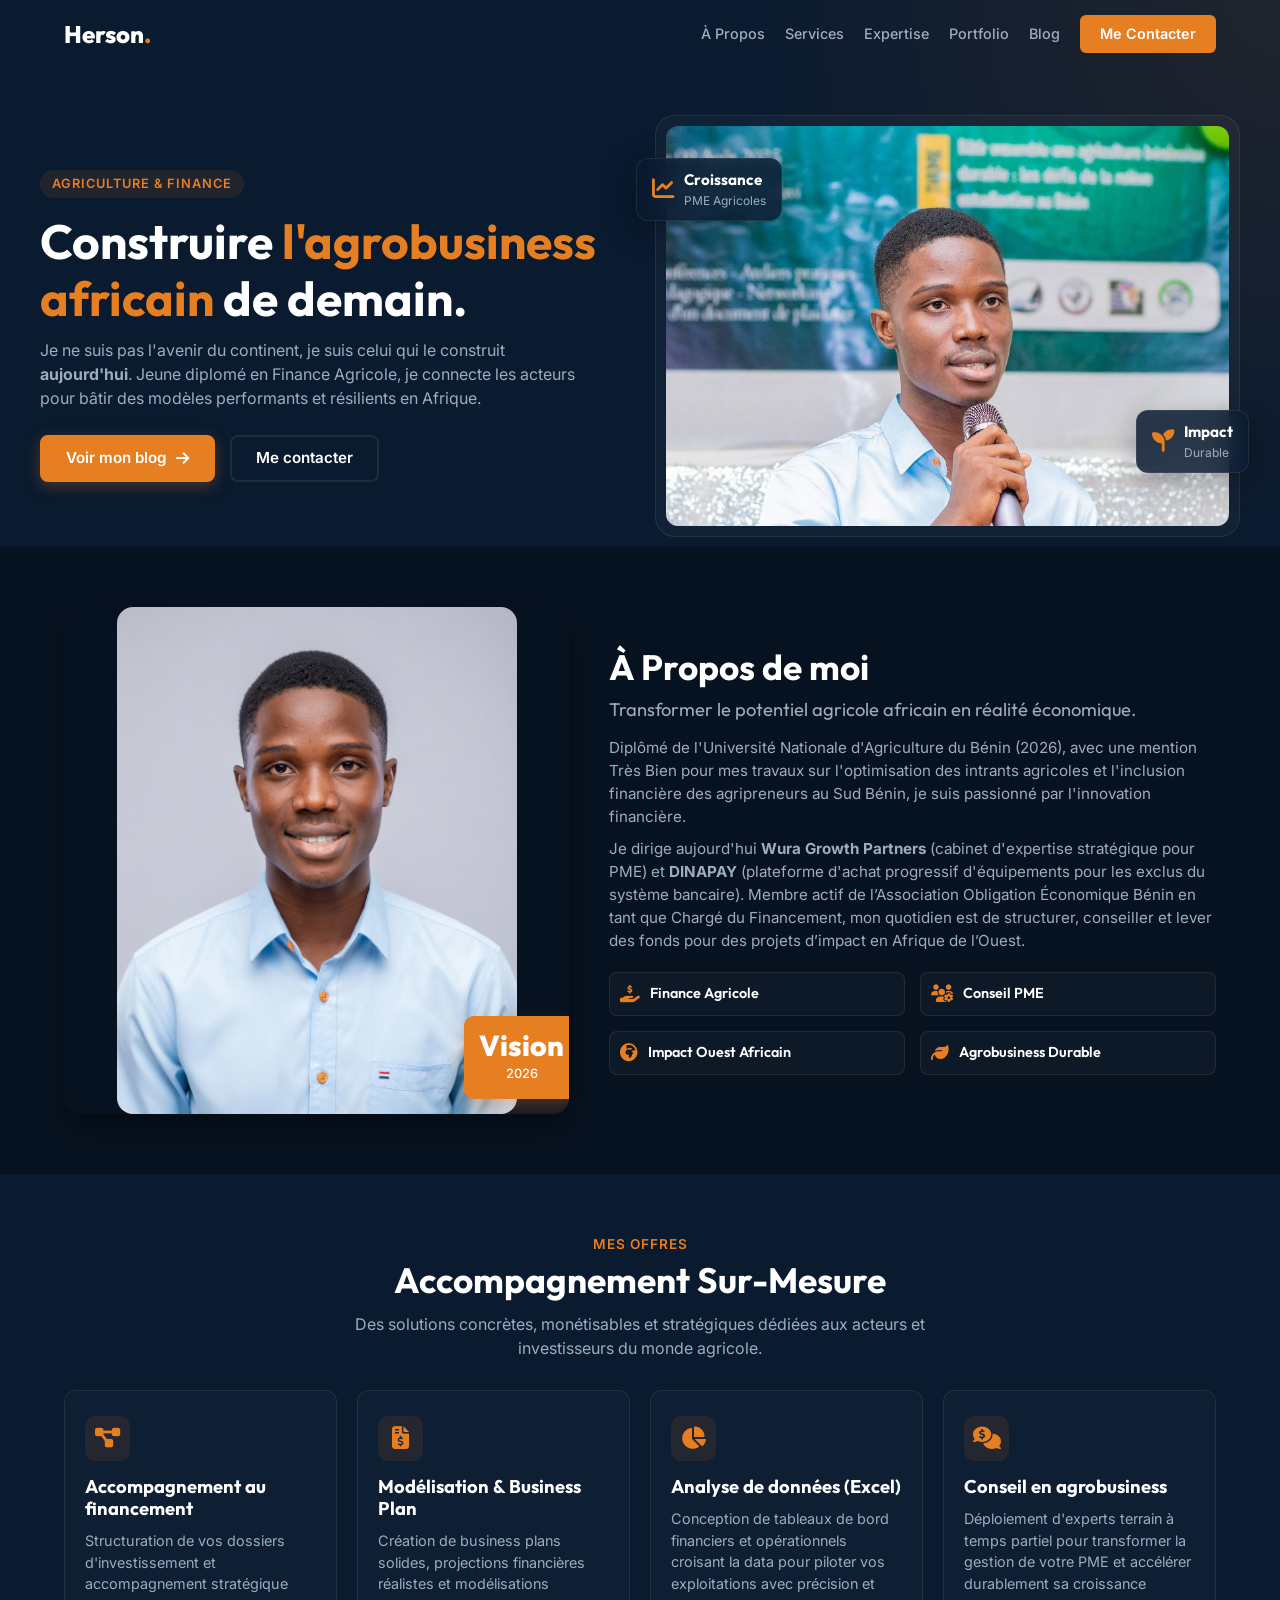
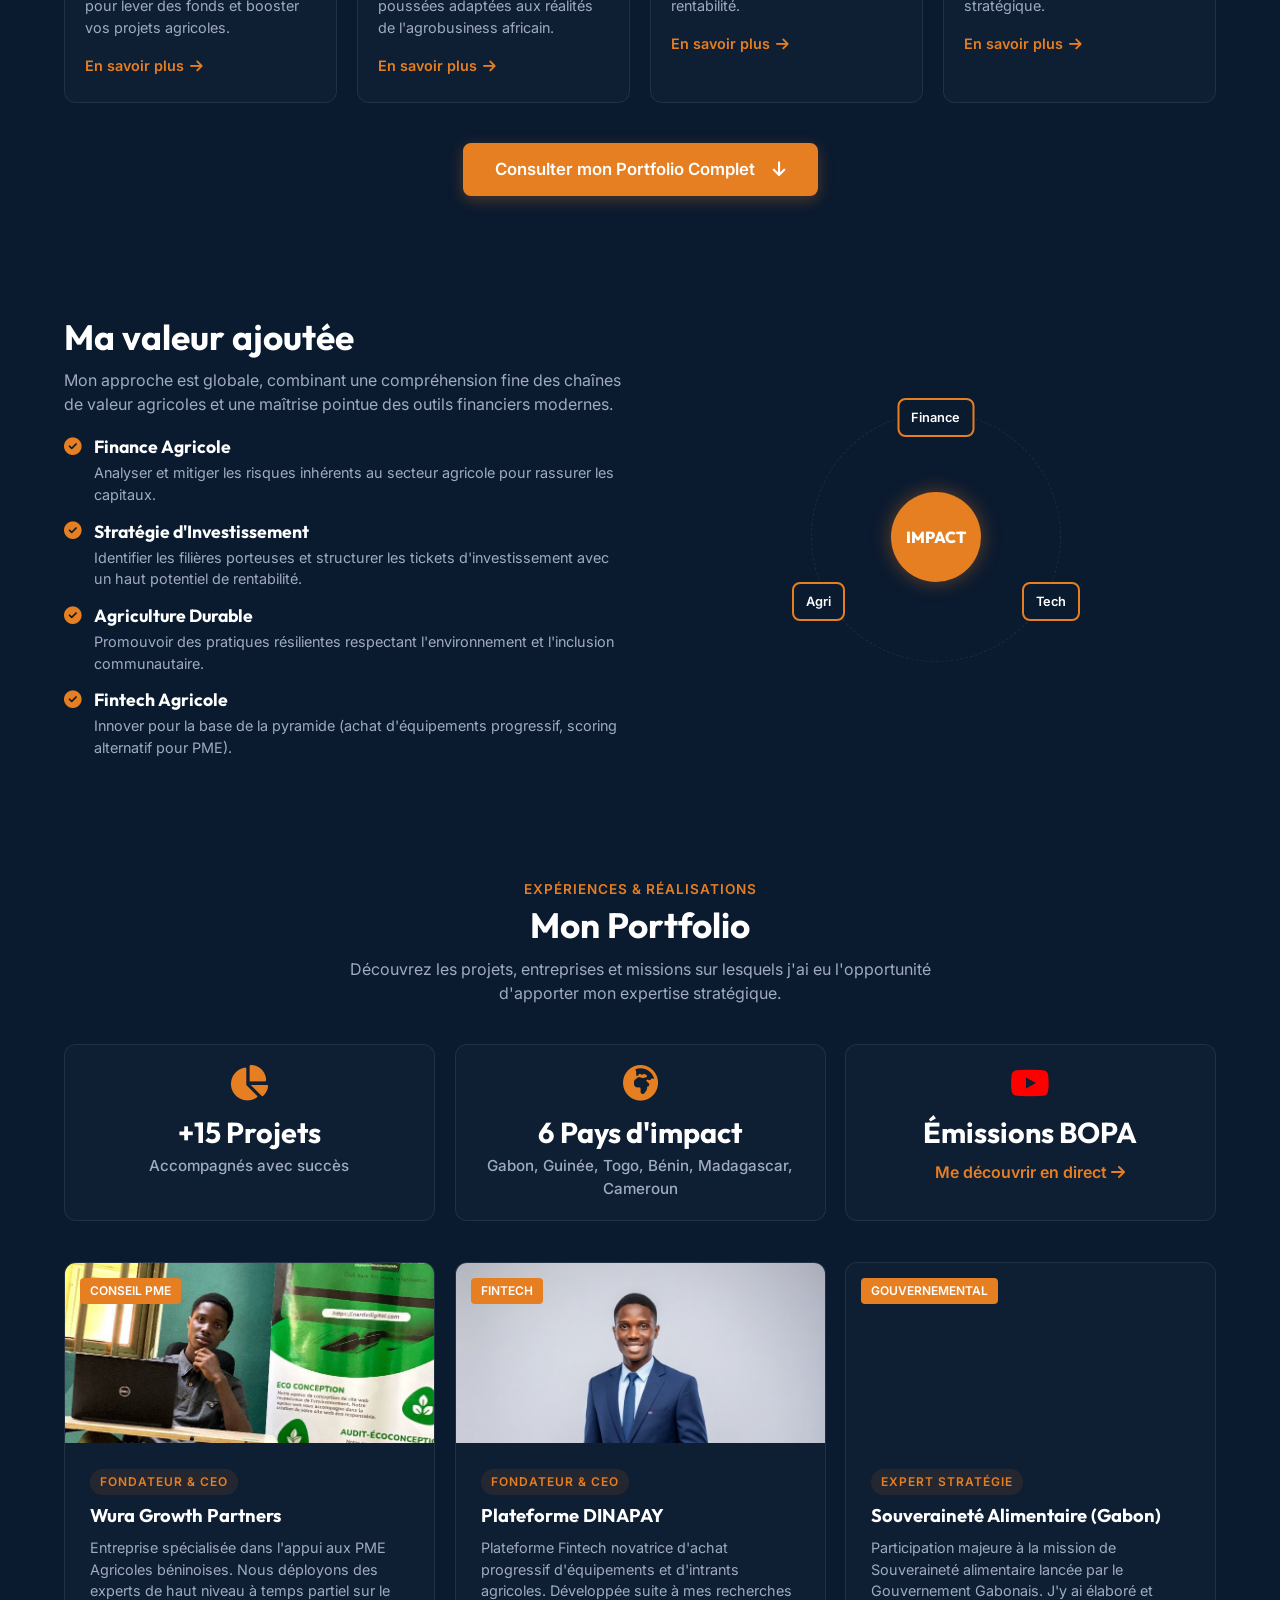
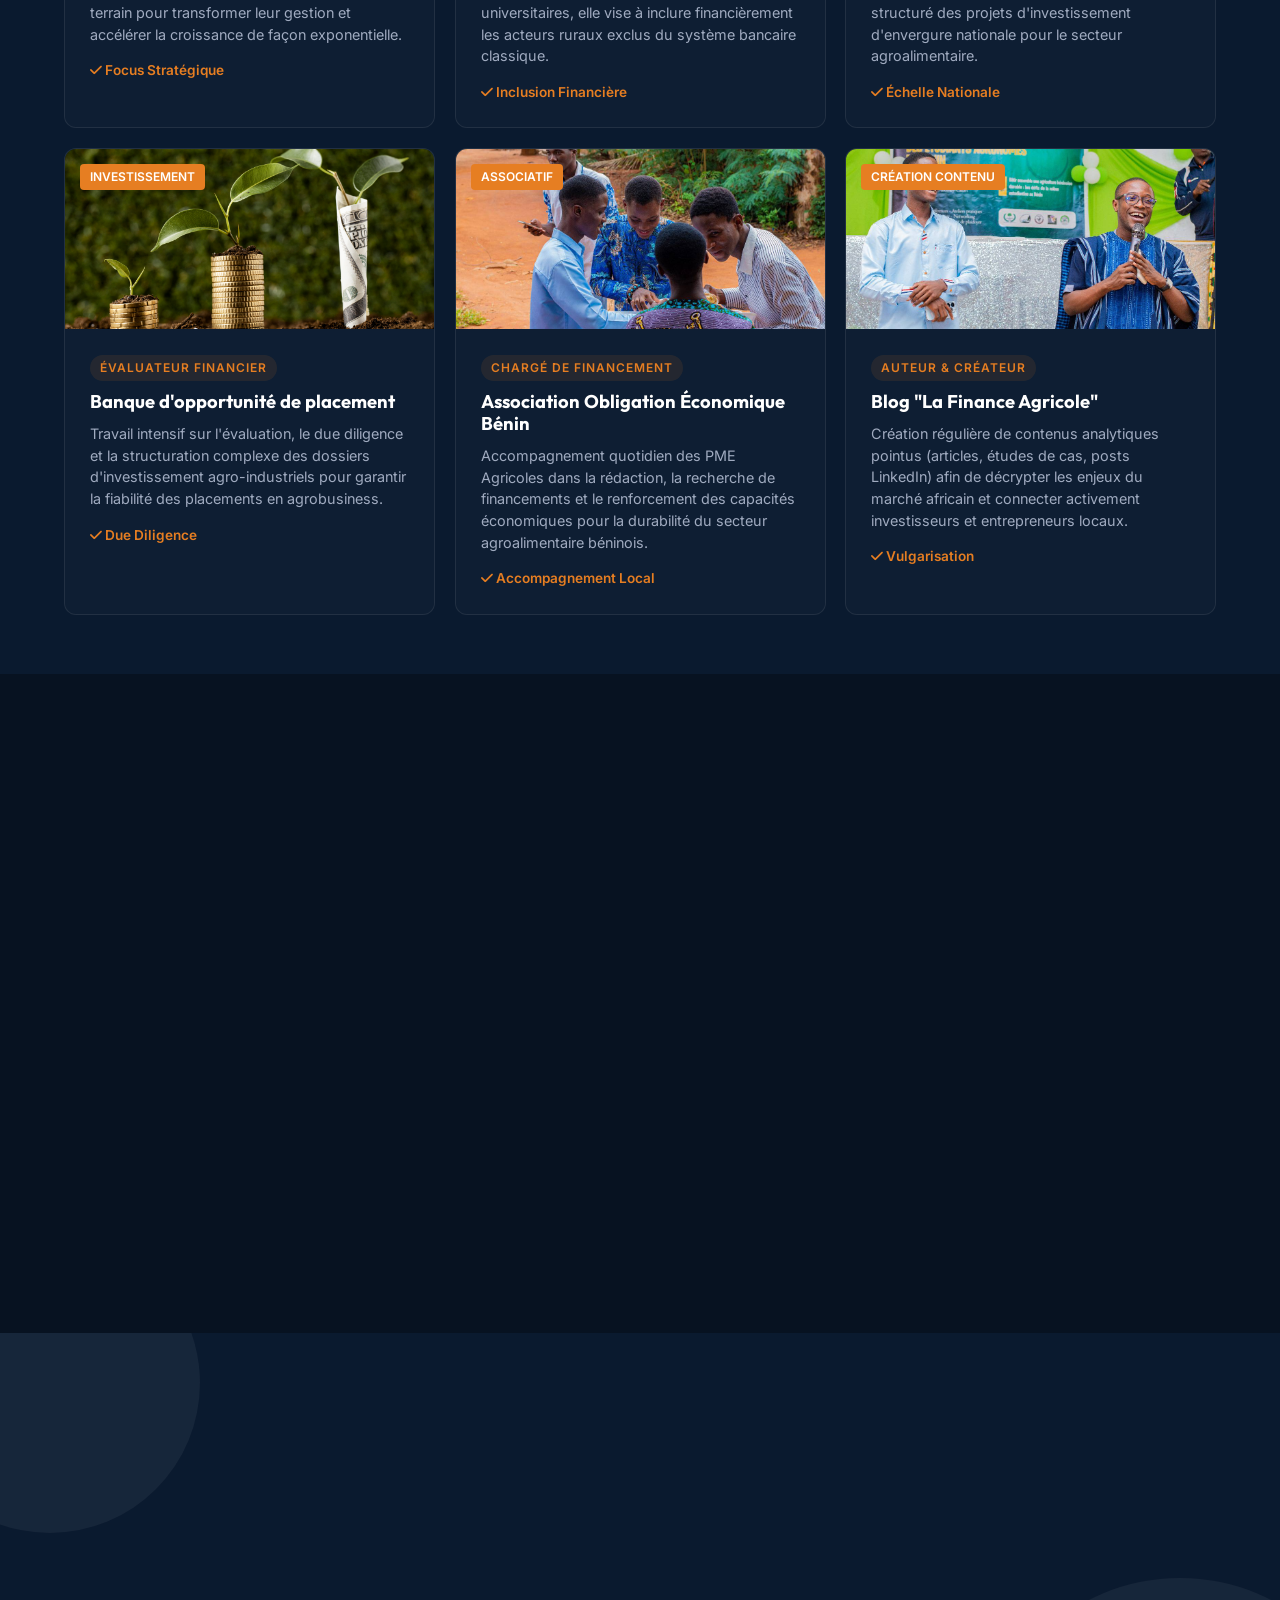
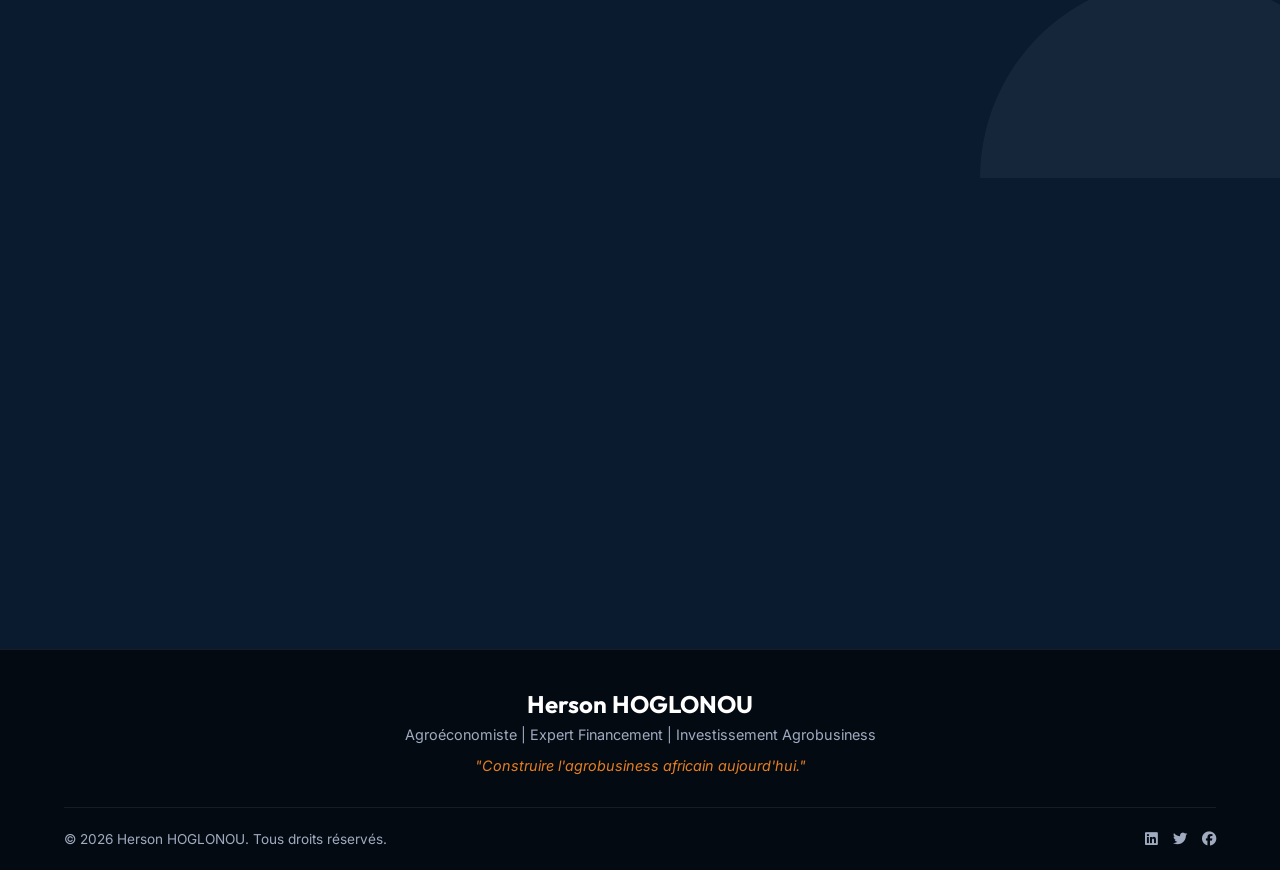
==== commit fa651676: "Ajout de la section premium pour le téléchargement du CV" ====
--- a/index.html
+++ b/index.html
@@ -403,6 +403,25 @@
         </div>
     </section>
 
+    <!-- CV DOWNLOAD SECTION -->
+    <section class="cv-cta section-padding" style="background: linear-gradient(135deg, var(--secondary-color), var(--primary-color)); position: relative; overflow: hidden;">
+        <div class="container text-center reveal fade-in-up" style="position: relative; z-index: 2;">
+            <i class="fas fa-user-tie" style="font-size: 3rem; color: white; margin-bottom: 20px; opacity: 0.9;"></i>
+            <h2 class="section-title text-white">Consultez mon profil complet</h2>
+            <p style="color: rgba(255, 255, 255, 0.9); font-size: 1.15rem; max-width: 650px; margin: 0 auto 30px;">
+                Vous souhaitez explorer plus en détail mon parcours académique, mes compétences pointues en financement agro-industriel et la liste complète de mes expériences ?
+            </p>
+            <a href="assets/CV_Herson_HOGLONOU.pdf" download="CV_Herson_HOGLONOU.pdf" class="btn" style="background-color: white; color: var(--secondary-color); font-weight: 700; padding: 15px 35px; border-radius: 50px; font-size: 1.1rem; display: inline-block; box-shadow: 0 10px 25px rgba(0,0,0,0.2);">
+                <i class="fas fa-file-download" style="margin-right: 10px;"></i> Télécharger mon CV
+            </a>
+            <p style="color: rgba(255, 255, 255, 0.6); font-size: 0.85rem; margin-top: 15px; margin-bottom: 0;">*Format PDF</p>
+        </div>
+        
+        <!-- Formes géométriques décoratives pour le style Premium -->
+        <div style="position: absolute; width: 300px; height: 300px; background: rgba(255,255,255,0.05); border-radius: 50%; top: -100px; left: -100px; z-index: 1;"></div>
+        <div style="position: absolute; width: 400px; height: 400px; background: rgba(255,255,255,0.05); border-radius: 50%; bottom: -200px; right: -100px; z-index: 1;"></div>
+    </section>
+
     <!-- CONTACT SECTION -->
     <section class="contact section-padding" id="contact">
         <div class="container">
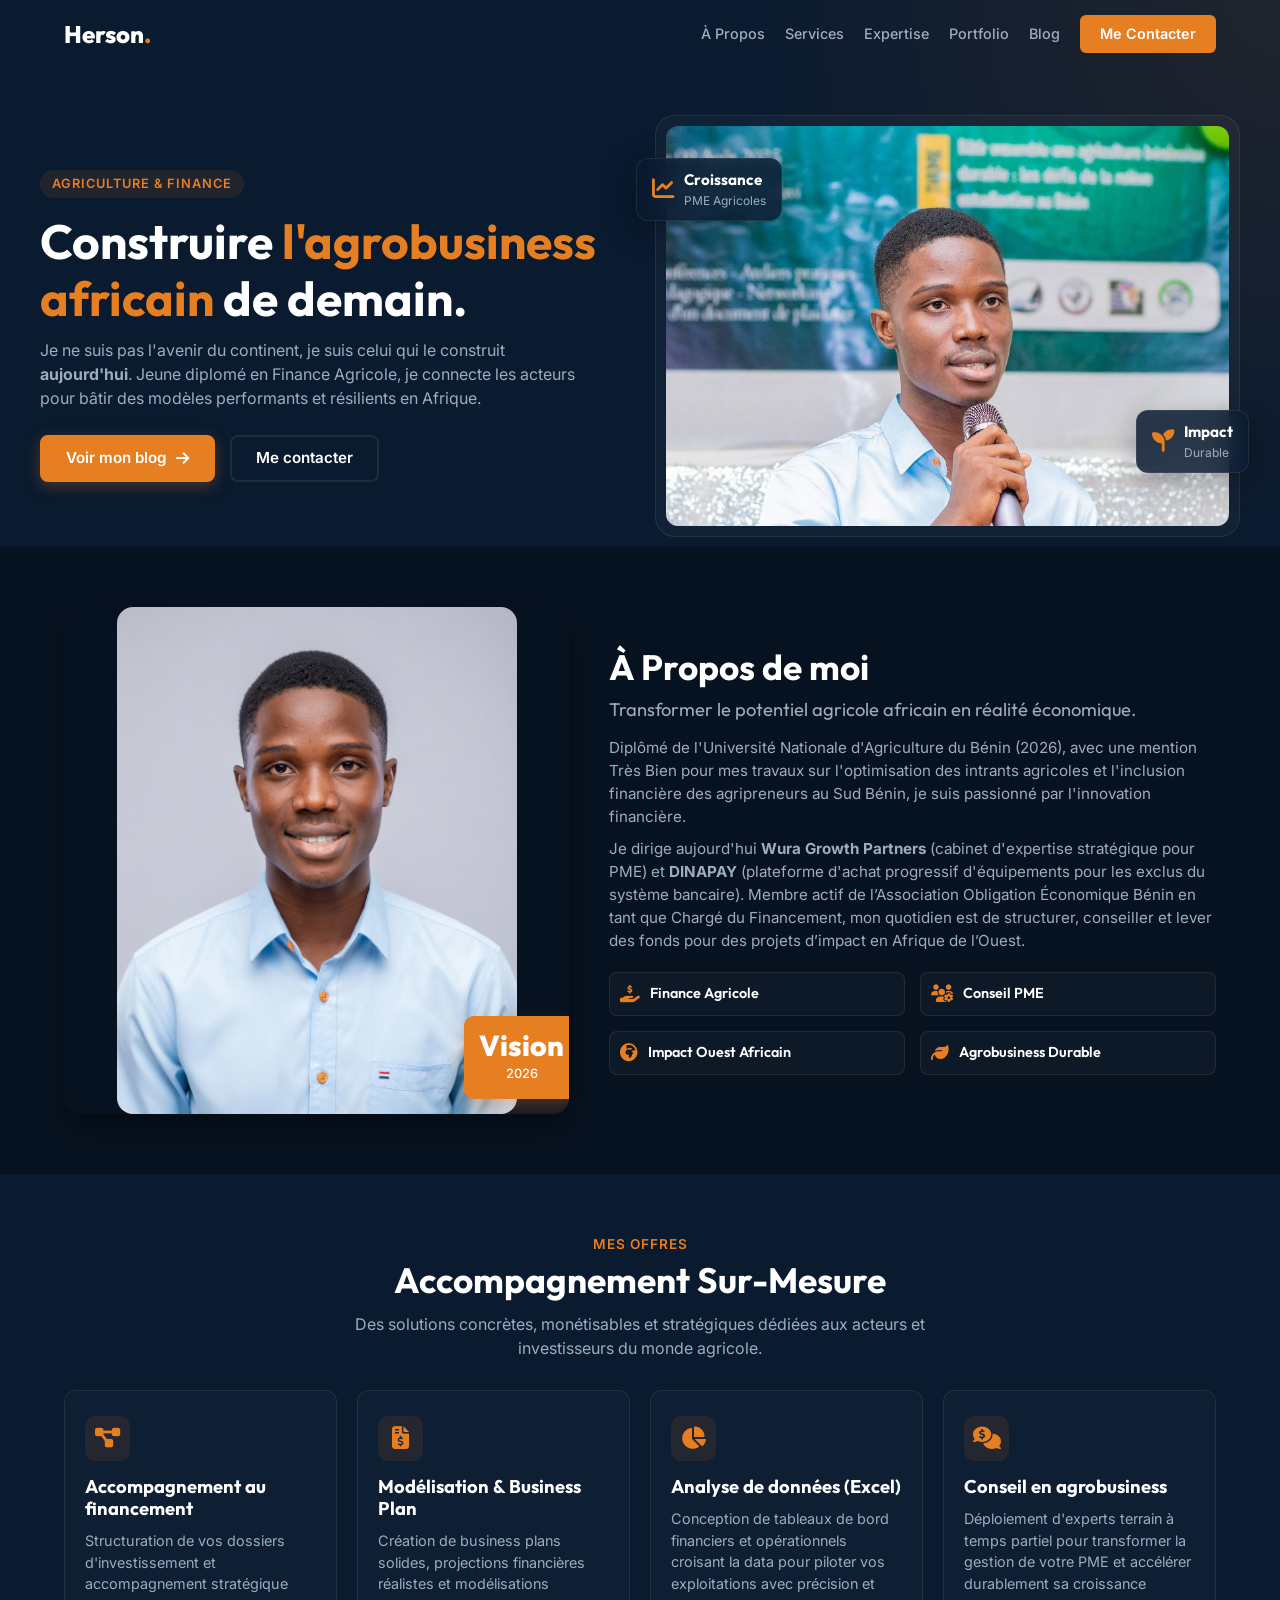
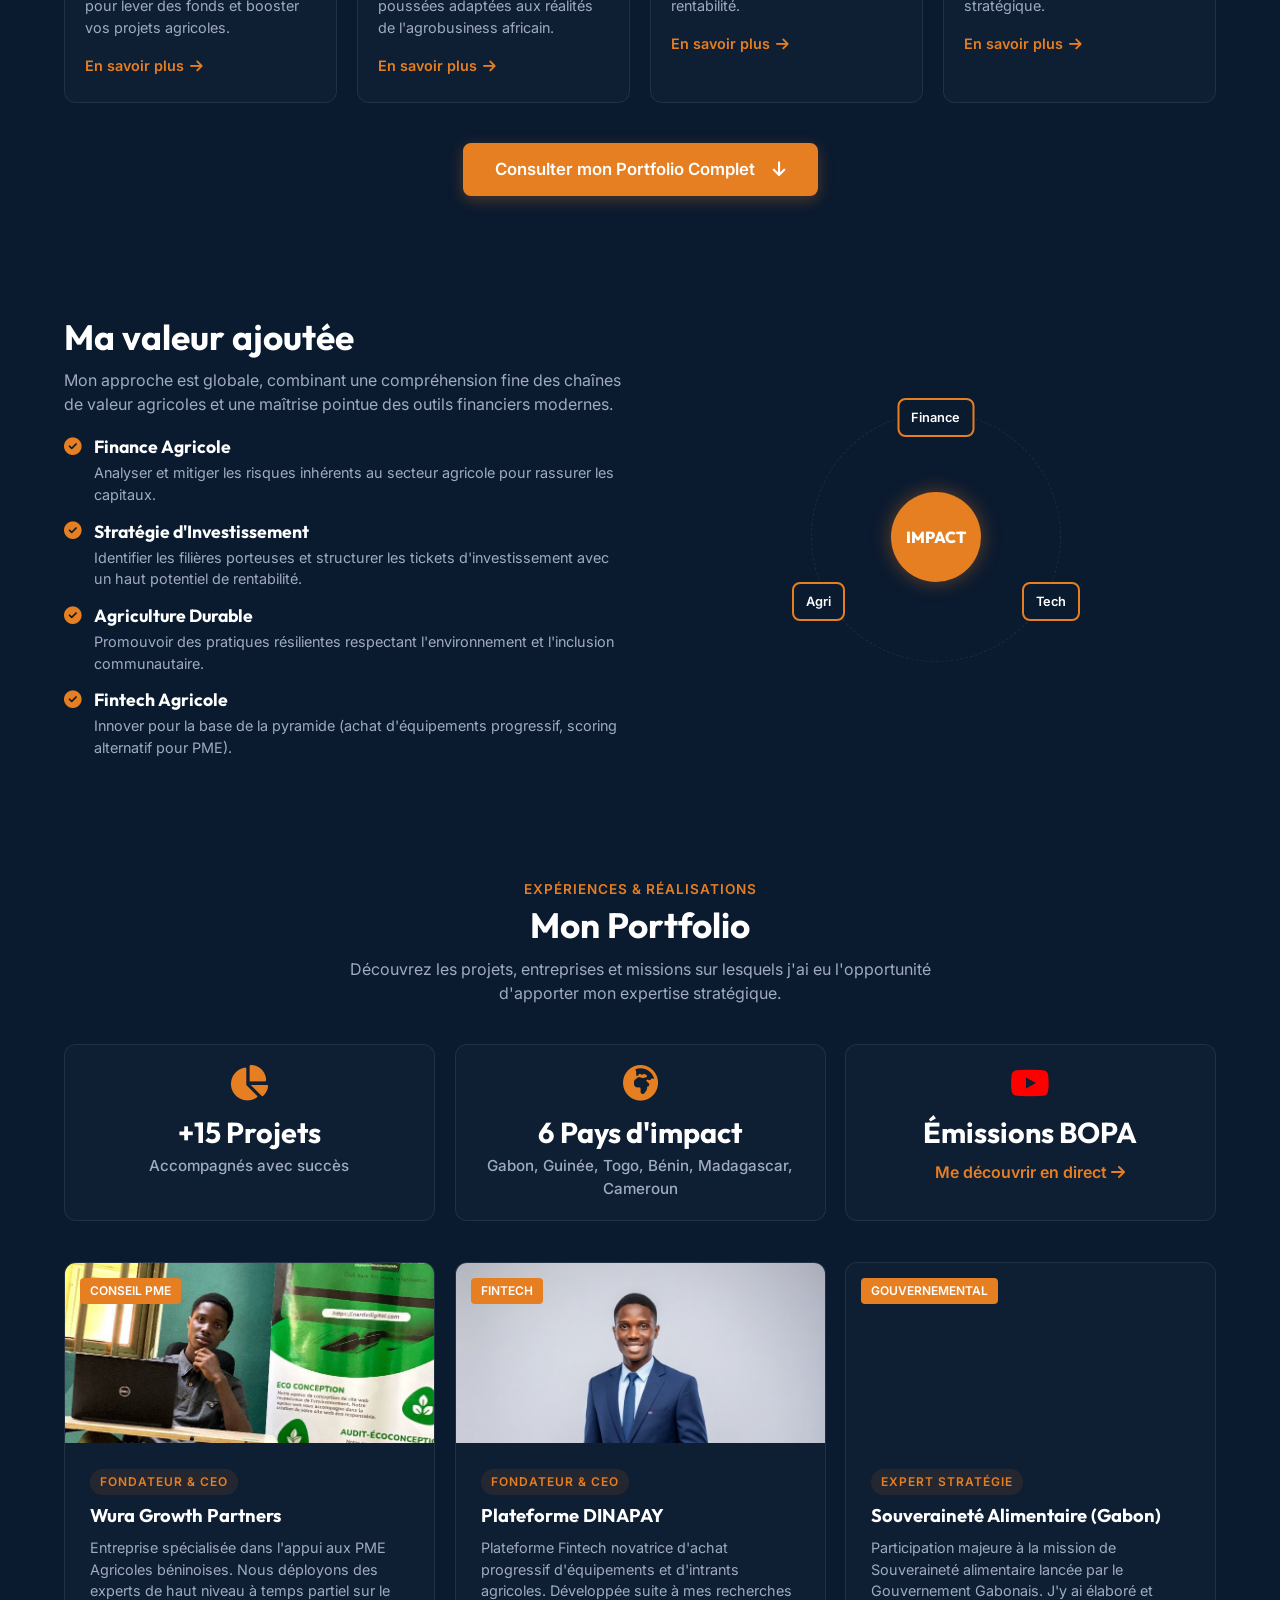
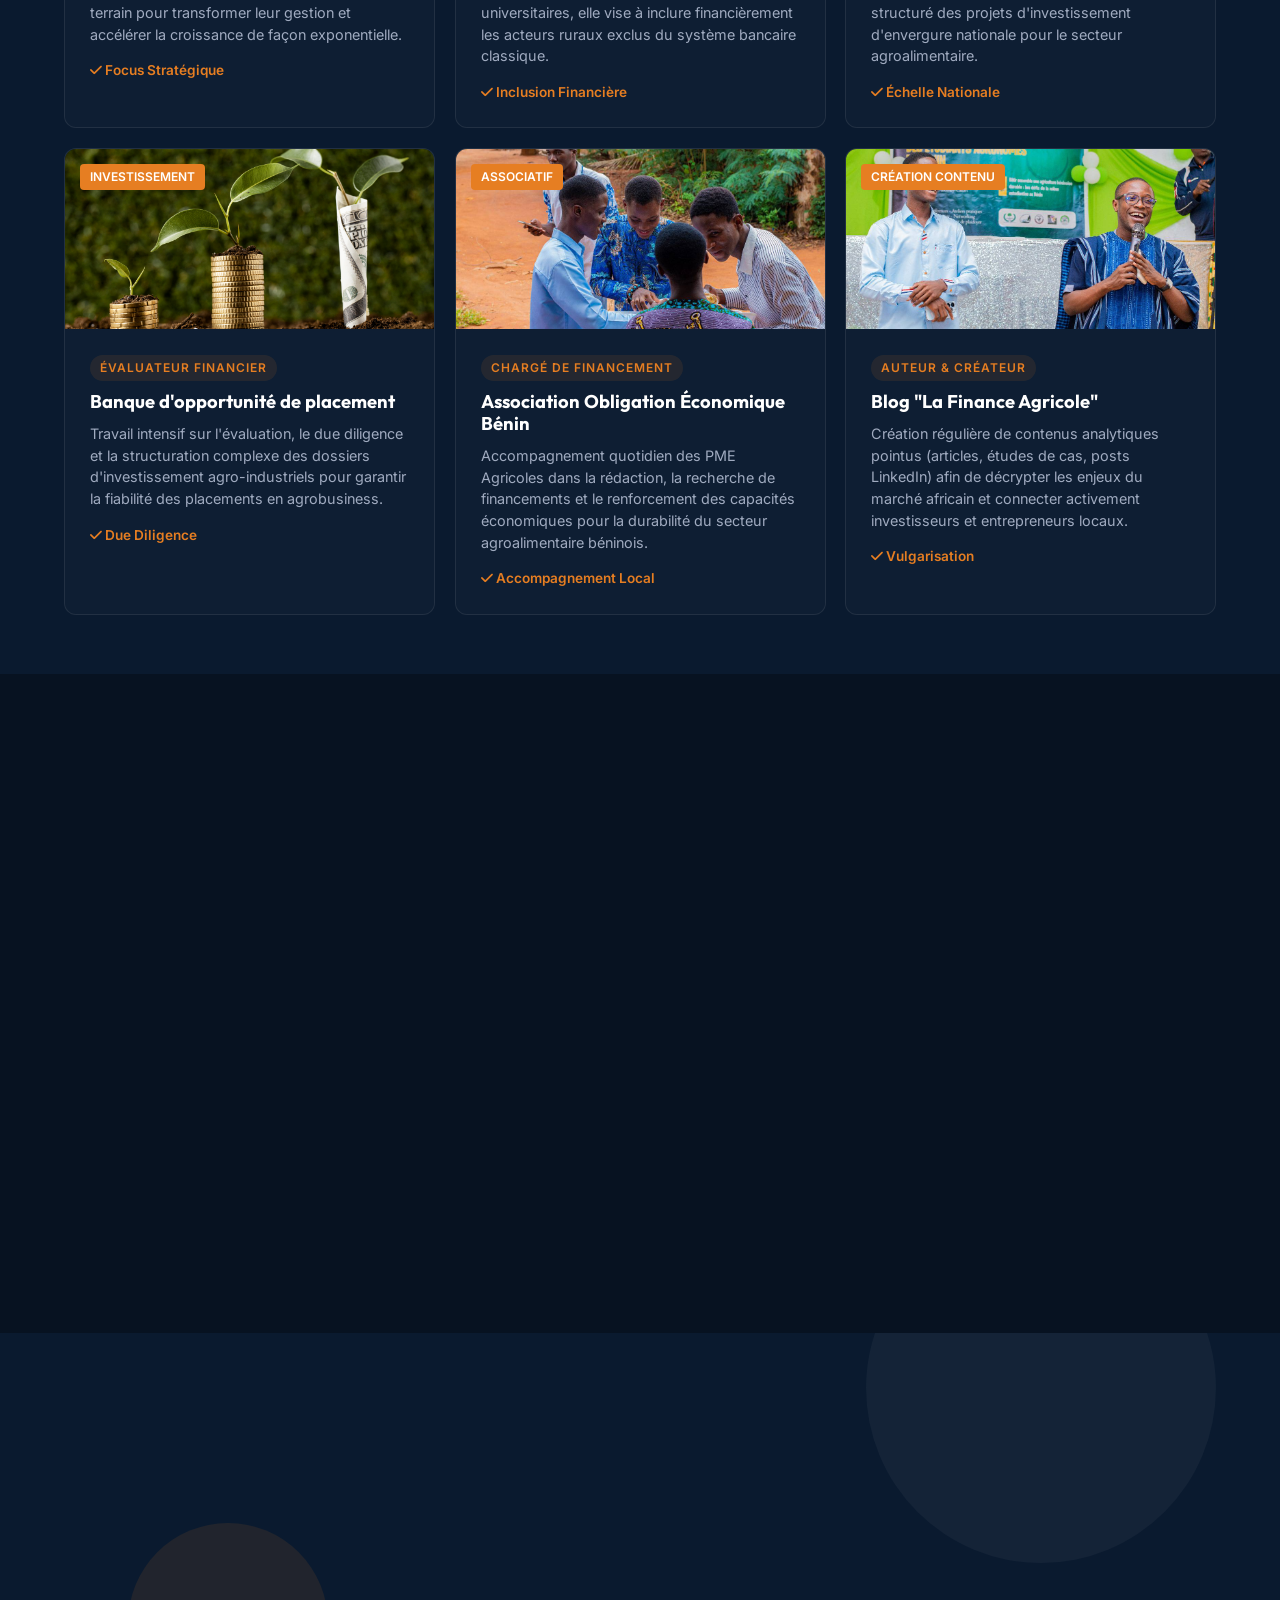
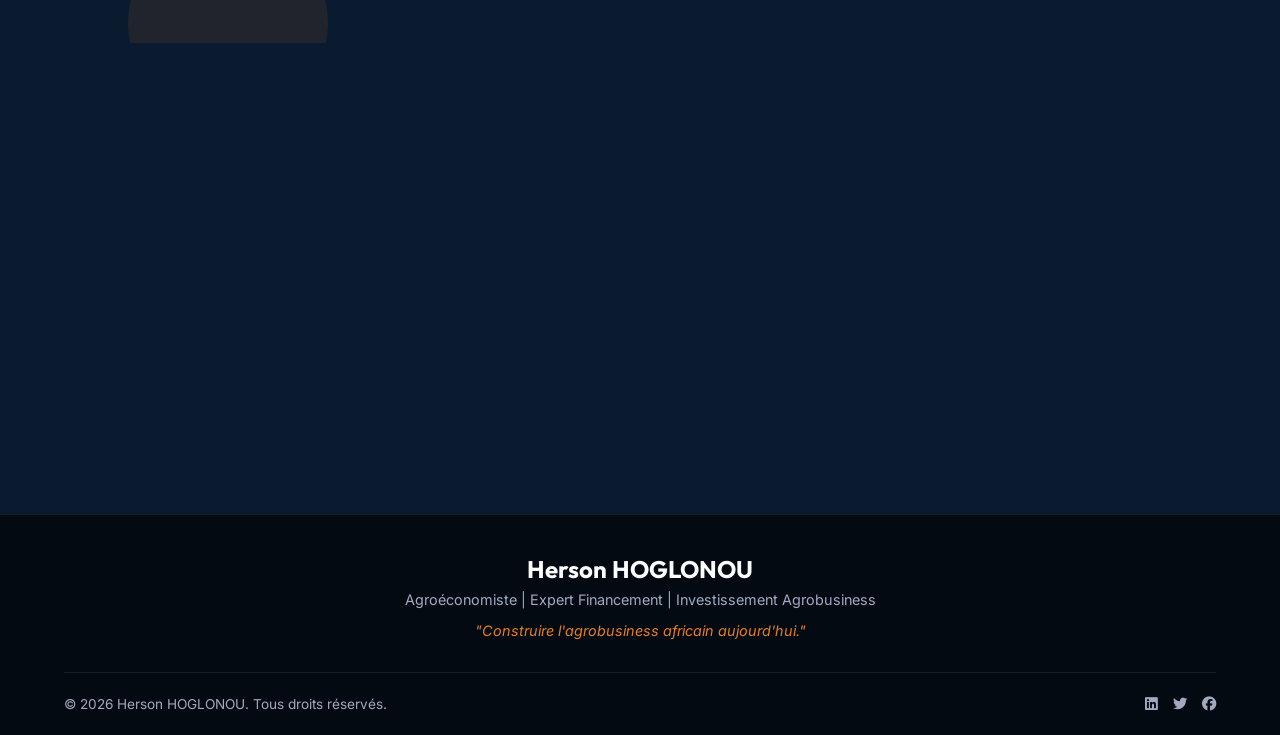
==== commit 9d0f9b6c: "Ajout de la page 404 personnalisée et section CV" ====
--- a/index.html
+++ b/index.html
@@ -404,22 +404,33 @@
     </section>
 
     <!-- CV DOWNLOAD SECTION -->
-    <section class="cv-cta section-padding" style="background: linear-gradient(135deg, var(--secondary-color), var(--primary-color)); position: relative; overflow: hidden;">
-        <div class="container text-center reveal fade-in-up" style="position: relative; z-index: 2;">
-            <i class="fas fa-user-tie" style="font-size: 3rem; color: white; margin-bottom: 20px; opacity: 0.9;"></i>
-            <h2 class="section-title text-white">Consultez mon profil complet</h2>
-            <p style="color: rgba(255, 255, 255, 0.9); font-size: 1.15rem; max-width: 650px; margin: 0 auto 30px;">
-                Vous souhaitez explorer plus en détail mon parcours académique, mes compétences pointues en financement agro-industriel et la liste complète de mes expériences ?
-            </p>
-            <a href="assets/CV_Herson_HOGLONOU.pdf" download="CV_Herson_HOGLONOU.pdf" class="btn" style="background-color: white; color: var(--secondary-color); font-weight: 700; padding: 15px 35px; border-radius: 50px; font-size: 1.1rem; display: inline-block; box-shadow: 0 10px 25px rgba(0,0,0,0.2);">
-                <i class="fas fa-file-download" style="margin-right: 10px;"></i> Télécharger mon CV
-            </a>
-            <p style="color: rgba(255, 255, 255, 0.6); font-size: 0.85rem; margin-top: 15px; margin-bottom: 0;">*Format PDF</p>
-        </div>
-        
-        <!-- Formes géométriques décoratives pour le style Premium -->
-        <div style="position: absolute; width: 300px; height: 300px; background: rgba(255,255,255,0.05); border-radius: 50%; top: -100px; left: -100px; z-index: 1;"></div>
-        <div style="position: absolute; width: 400px; height: 400px; background: rgba(255,255,255,0.05); border-radius: 50%; bottom: -200px; right: -100px; z-index: 1;"></div>
+    <section class="cv-cta section-padding" style="background: linear-gradient(135deg, #0d2438, var(--secondary-color)); position: relative; overflow: hidden;">
+        <div class="container reveal fade-in-up" style="position: relative; z-index: 2; display: flex; align-items: center; justify-content: space-between; gap: 40px; flex-wrap: wrap;">
+            
+            <!-- Texte gauche -->
+            <div style="flex: 1; min-width: 280px;">
+                <span style="background: var(--accent-color); color: white; font-size: 0.78rem; font-weight: 700; letter-spacing: 2px; text-transform: uppercase; padding: 5px 14px; border-radius: 30px; display: inline-block; margin-bottom: 16px;">Disponible au téléchargement</span>
+                <h2 style="font-family: 'Outfit', sans-serif; font-size: 2rem; font-weight: 800; color: white; line-height: 1.2; margin-bottom: 14px;">Mon CV complet,<br>en un clic.</h2>
+                <p style="color: rgba(255, 255, 255, 0.75); font-size: 1rem; line-height: 1.7;">Parcours académique, compétences en financement agro-industriel et toutes mes expériences professionnelles en Afrique.</p>
+            </div>
+
+            <!-- Bouton droite -->
+            <div style="text-align: center; flex-shrink: 0;">
+                <a href="assets/css/Images/CV Herson HOGLONOU 9 Dec .pdf" download="CV_Herson_HOGLONOU.pdf"
+                   style="display: inline-flex; align-items: center; gap: 14px; background: white; color: var(--secondary-color); font-family: 'Outfit', sans-serif; font-weight: 700; font-size: 1.05rem; padding: 16px 32px; border-radius: 14px; box-shadow: 0 8px 30px rgba(0,0,0,0.3); text-decoration: none; transition: transform 0.2s ease, box-shadow 0.2s ease;"
+                   onmouseover="this.style.transform='translateY(-3px)'; this.style.boxShadow='0 14px 40px rgba(0,0,0,0.4)'"
+                   onmouseout="this.style.transform='translateY(0)'; this.style.boxShadow='0 8px 30px rgba(0,0,0,0.3)'">
+                    <span style="width: 44px; height: 44px; background: var(--accent-color); border-radius: 10px; display: flex; align-items: center; justify-content: center;">
+                        <i class="fas fa-arrow-down" style="color: white; font-size: 1rem;"></i>
+                    </span>
+                    <span>Télécharger mon CV<br><small style="font-weight: 400; font-size: 0.78rem; color: #777;">PDF • Herson HOGLONOU</small></span>
+                </a>
+            </div>
+
+        </div>
+        <!-- Décorations -->
+        <div style="position: absolute; width: 350px; height: 350px; background: rgba(255,255,255,0.04); border-radius: 50%; top: -120px; right: 5%; z-index: 1;"></div>
+        <div style="position: absolute; width: 200px; height: 200px; background: rgba(230,126,34,0.1); border-radius: 50%; bottom: -80px; left: 10%; z-index: 1;"></div>
     </section>
 
     <!-- CONTACT SECTION -->
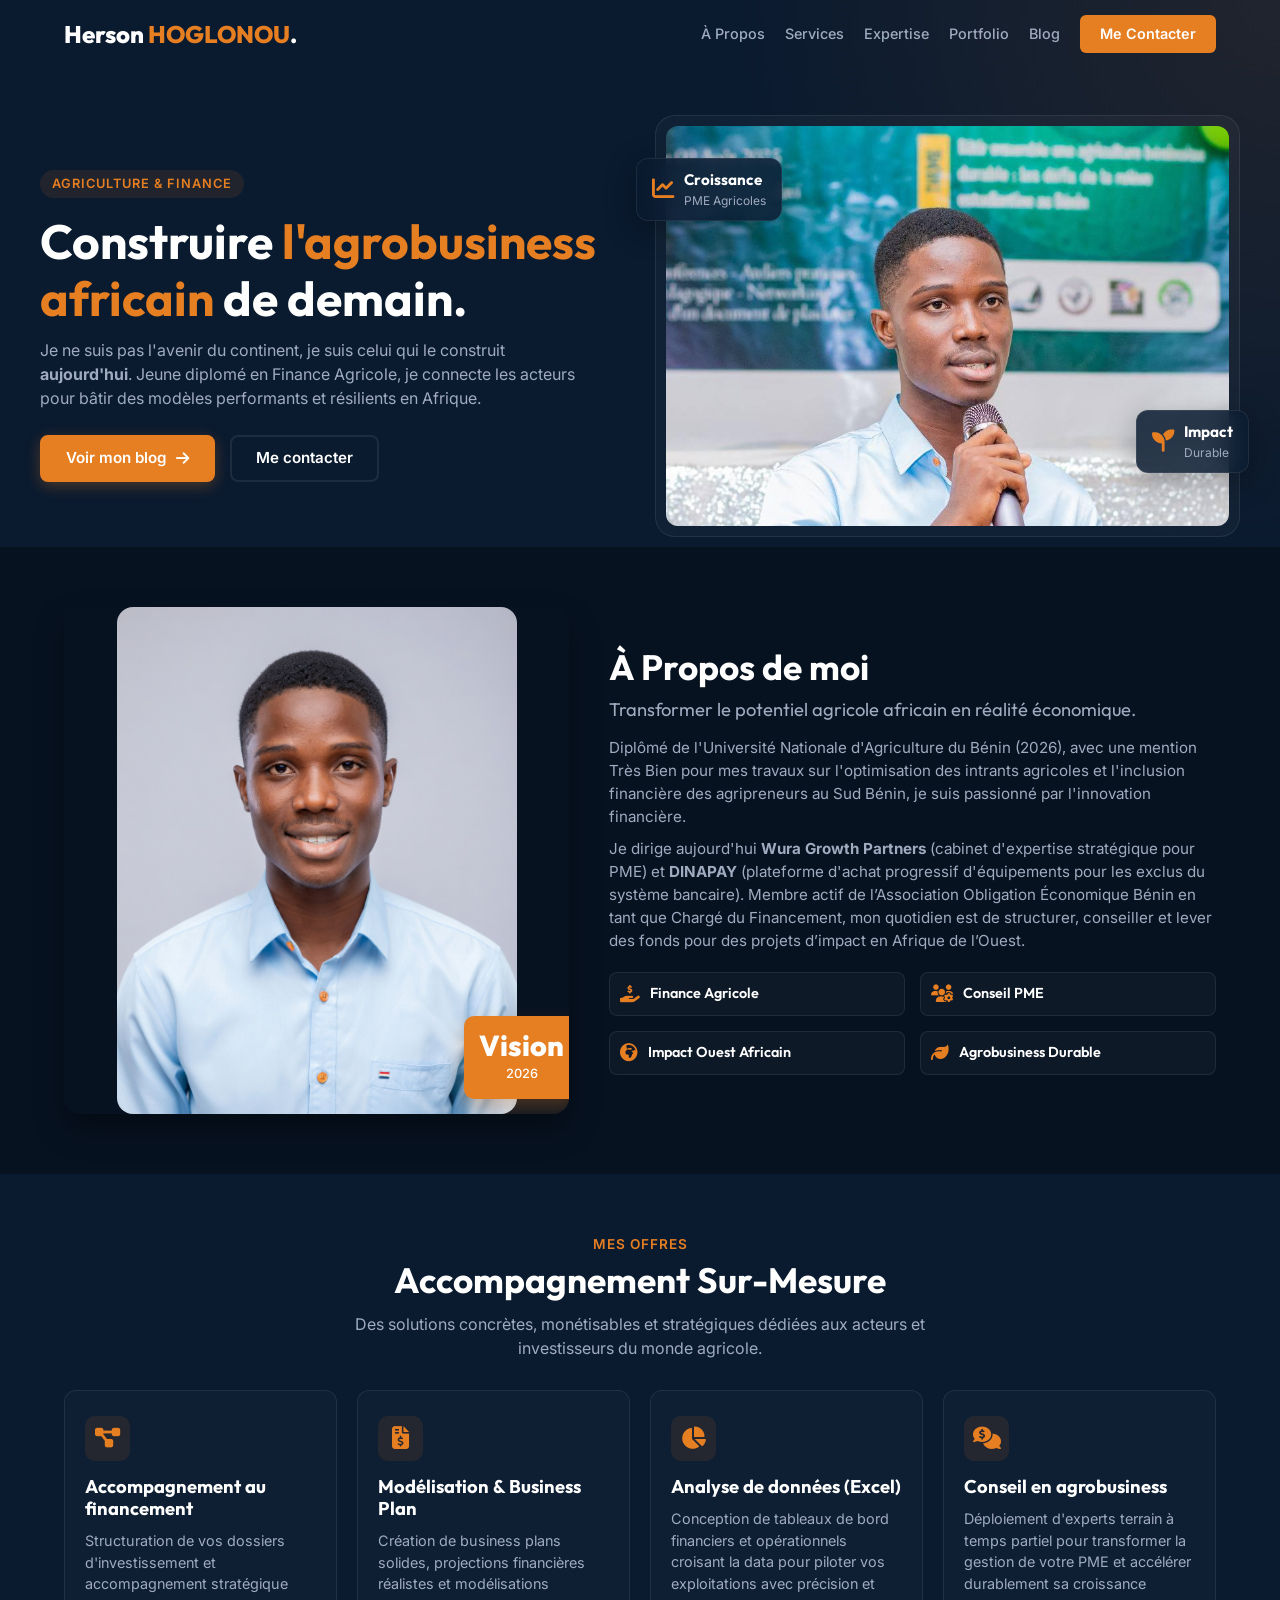
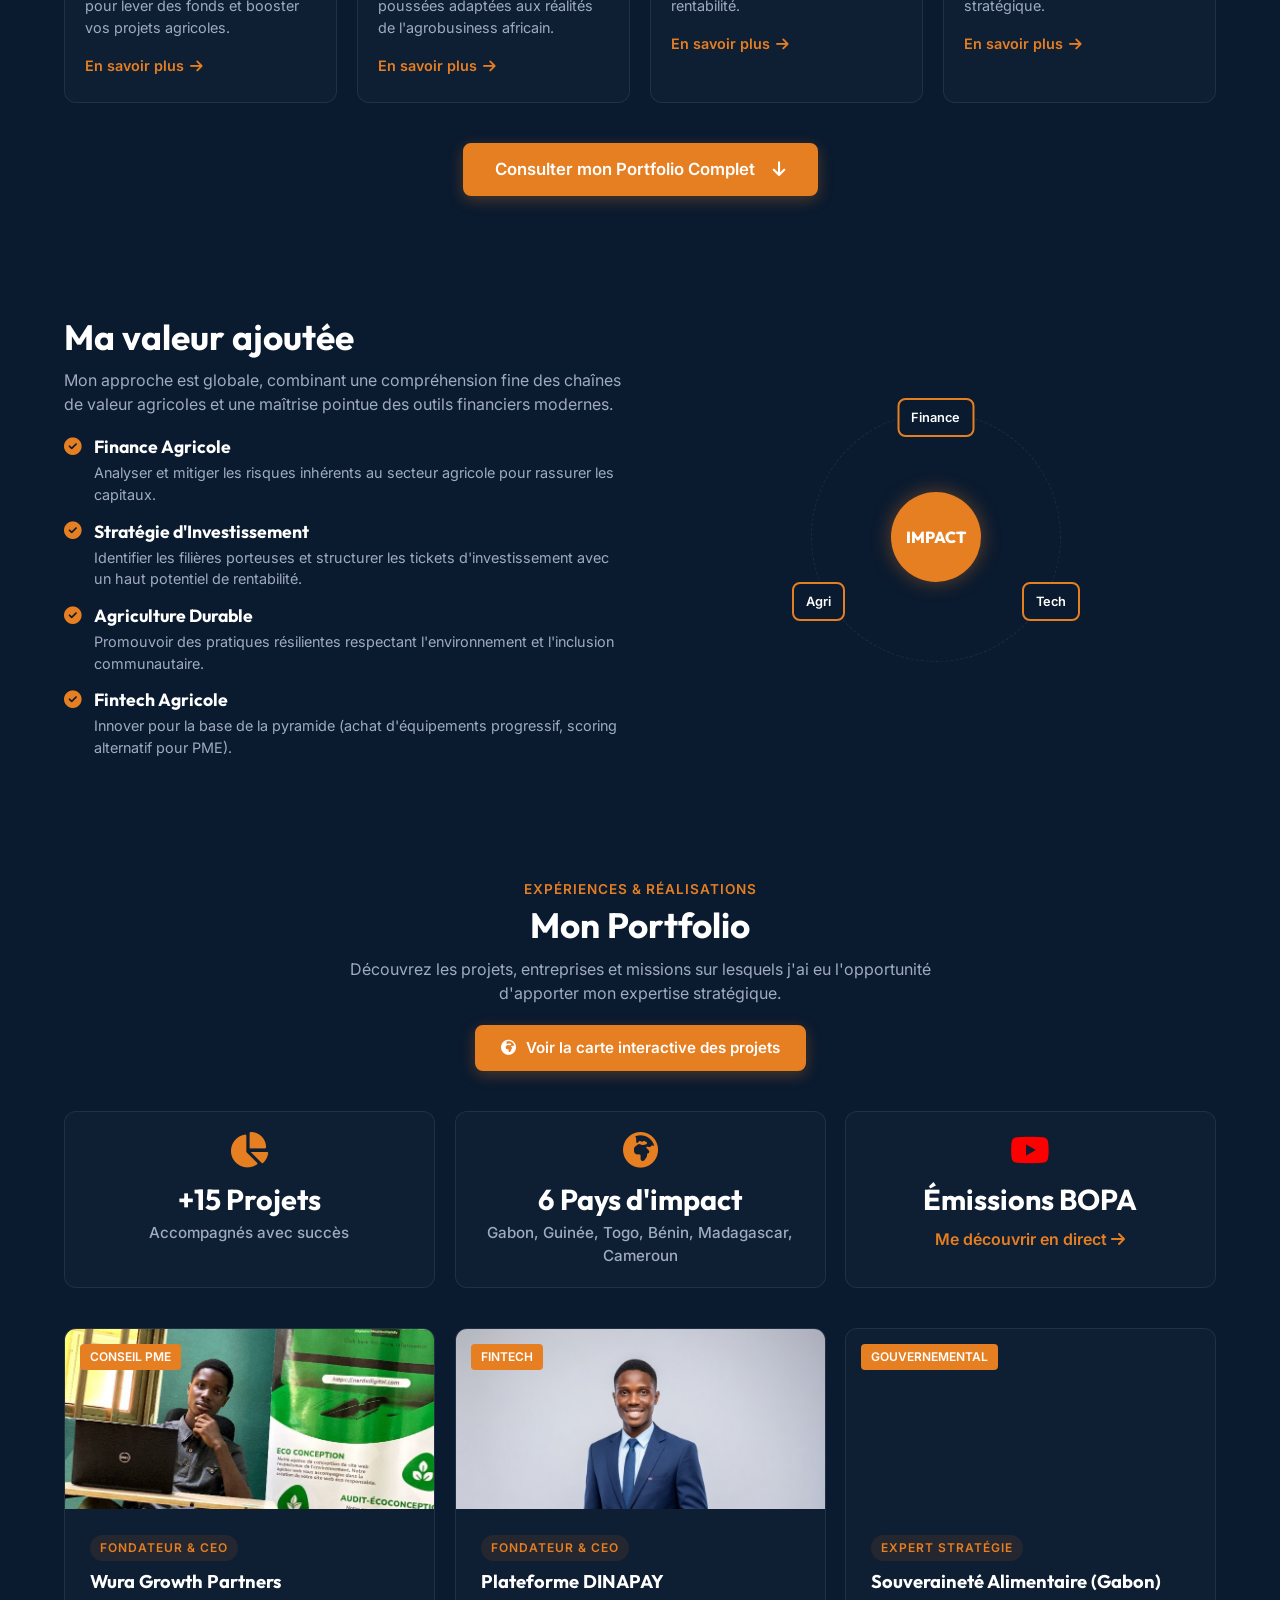
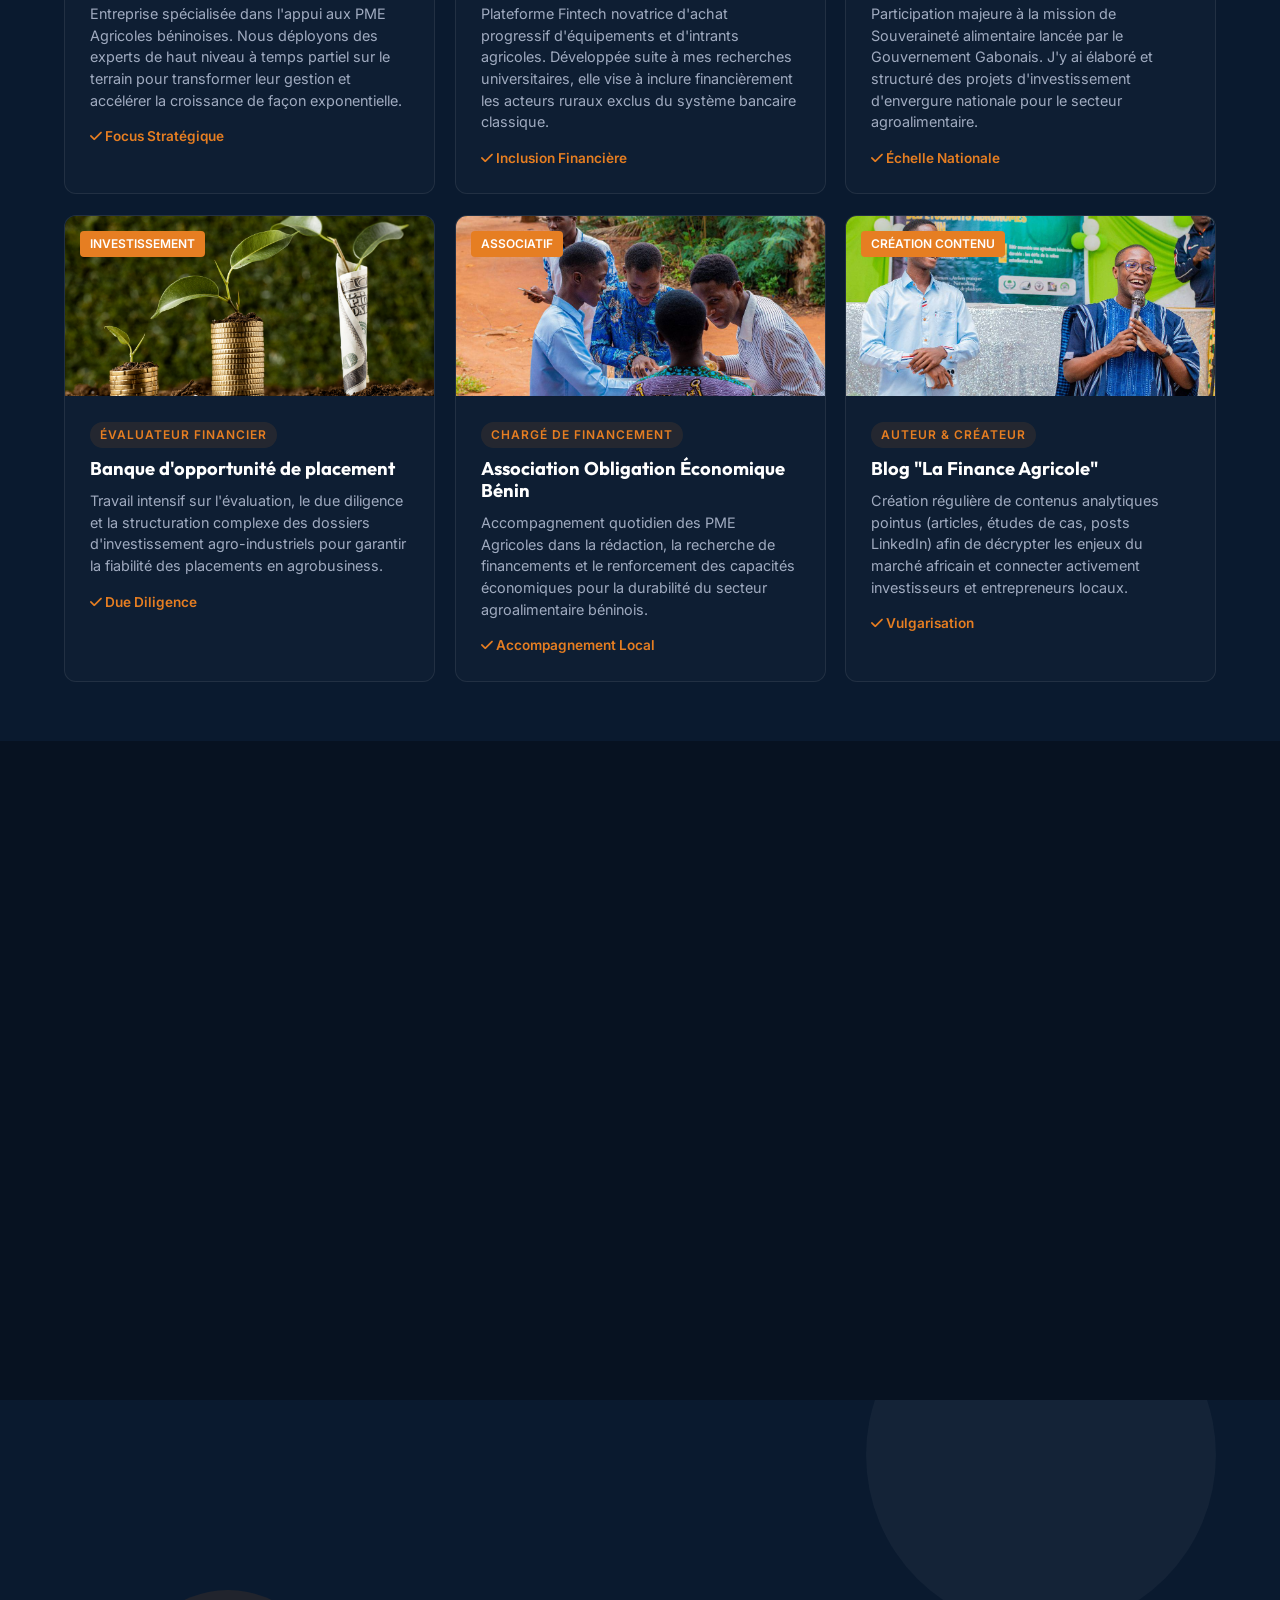
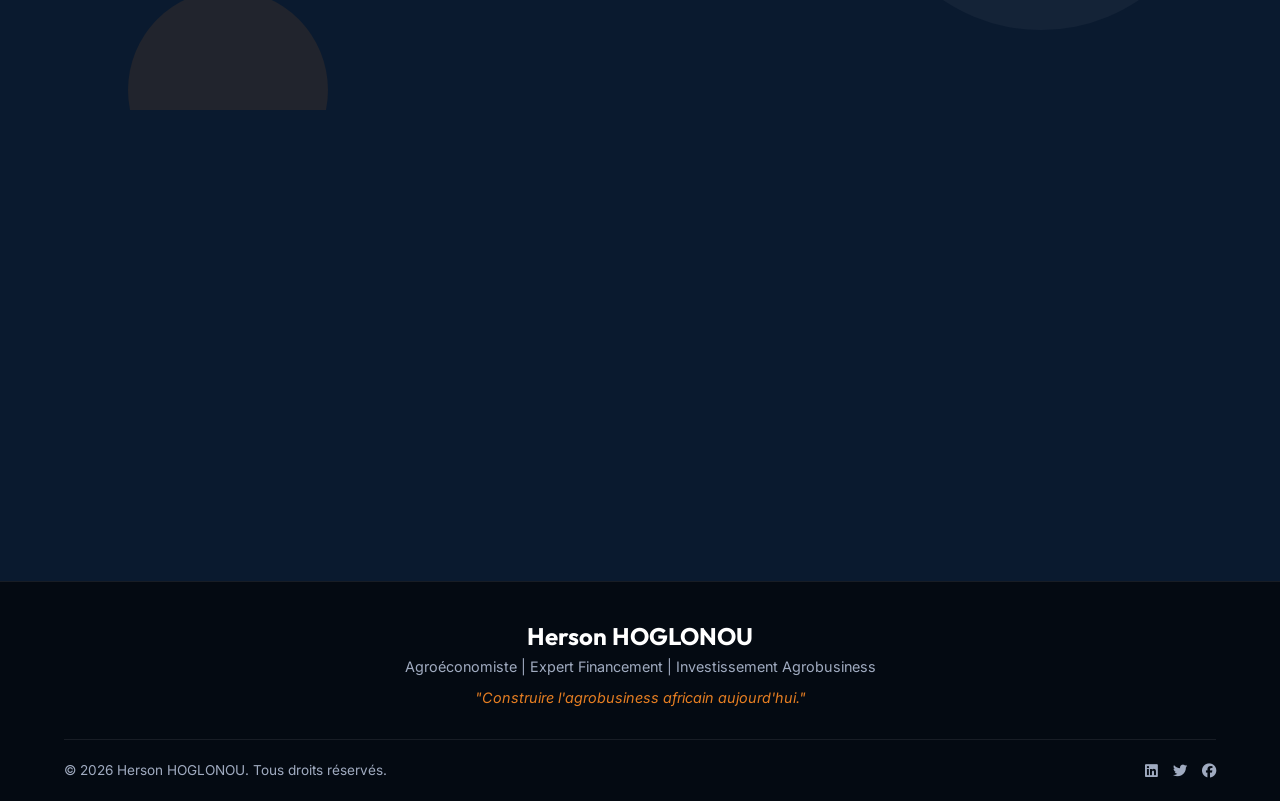
==== commit 5648a473: "Ajout de la carte interactive Afrique avec 7 projets" ====
--- a/index.html
+++ b/index.html
@@ -23,7 +23,7 @@
     <!-- NAVIGATION -->
     <nav class="navbar" id="navbar">
         <div class="container nav-container">
-            <a href="#" class="logo">Herson<span>.</span></a>
+            <a href="#" class="logo">Herson <span>HOGLONOU</span>.</a>
             <div class="nav-links" id="nav-links">
                 <a href="#about" class="nav-link">À Propos</a>
                 <a href="#services" class="nav-link">Services</a>
@@ -237,7 +237,10 @@
         <div class="container text-center reveal fade-in-up">
             <span class="section-tag">Expériences & Réalisations</span>
             <h2 class="section-title">Mon Portfolio</h2>
-            <p class="section-desc" style="margin-bottom: 40px;">Découvrez les projets, entreprises et missions sur lesquels j'ai eu l'opportunité d'apporter mon expertise stratégique.</p>
+            <p class="section-desc" style="margin-bottom: 20px;">Découvrez les projets, entreprises et missions sur lesquels j'ai eu l'opportunité d'apporter mon expertise stratégique.</p>
+            <a href="carte.html" class="btn btn-primary" style="display: inline-flex; align-items: center; gap: 10px; margin-bottom: 40px;">
+                <i class="fas fa-globe-africa"></i> Voir la carte interactive des projets
+            </a>
         </div>
 
         <!-- Insights -->
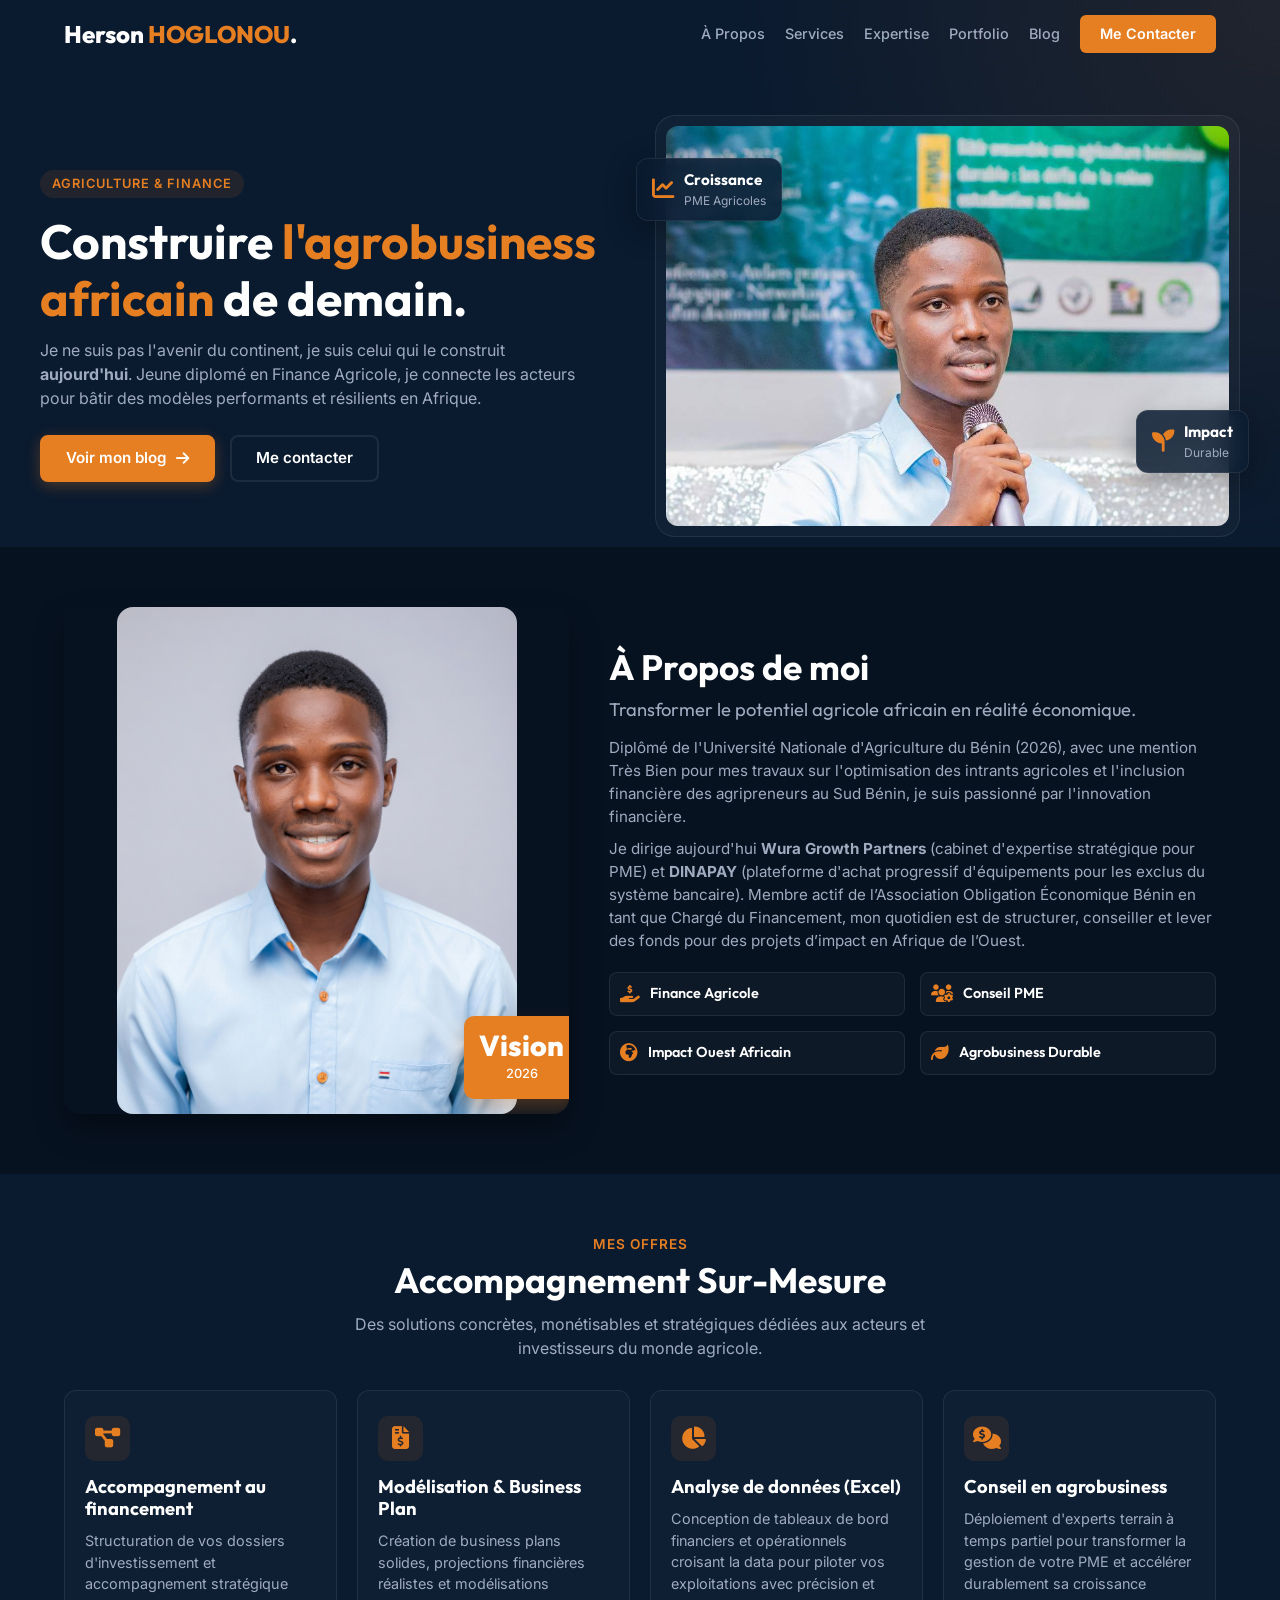
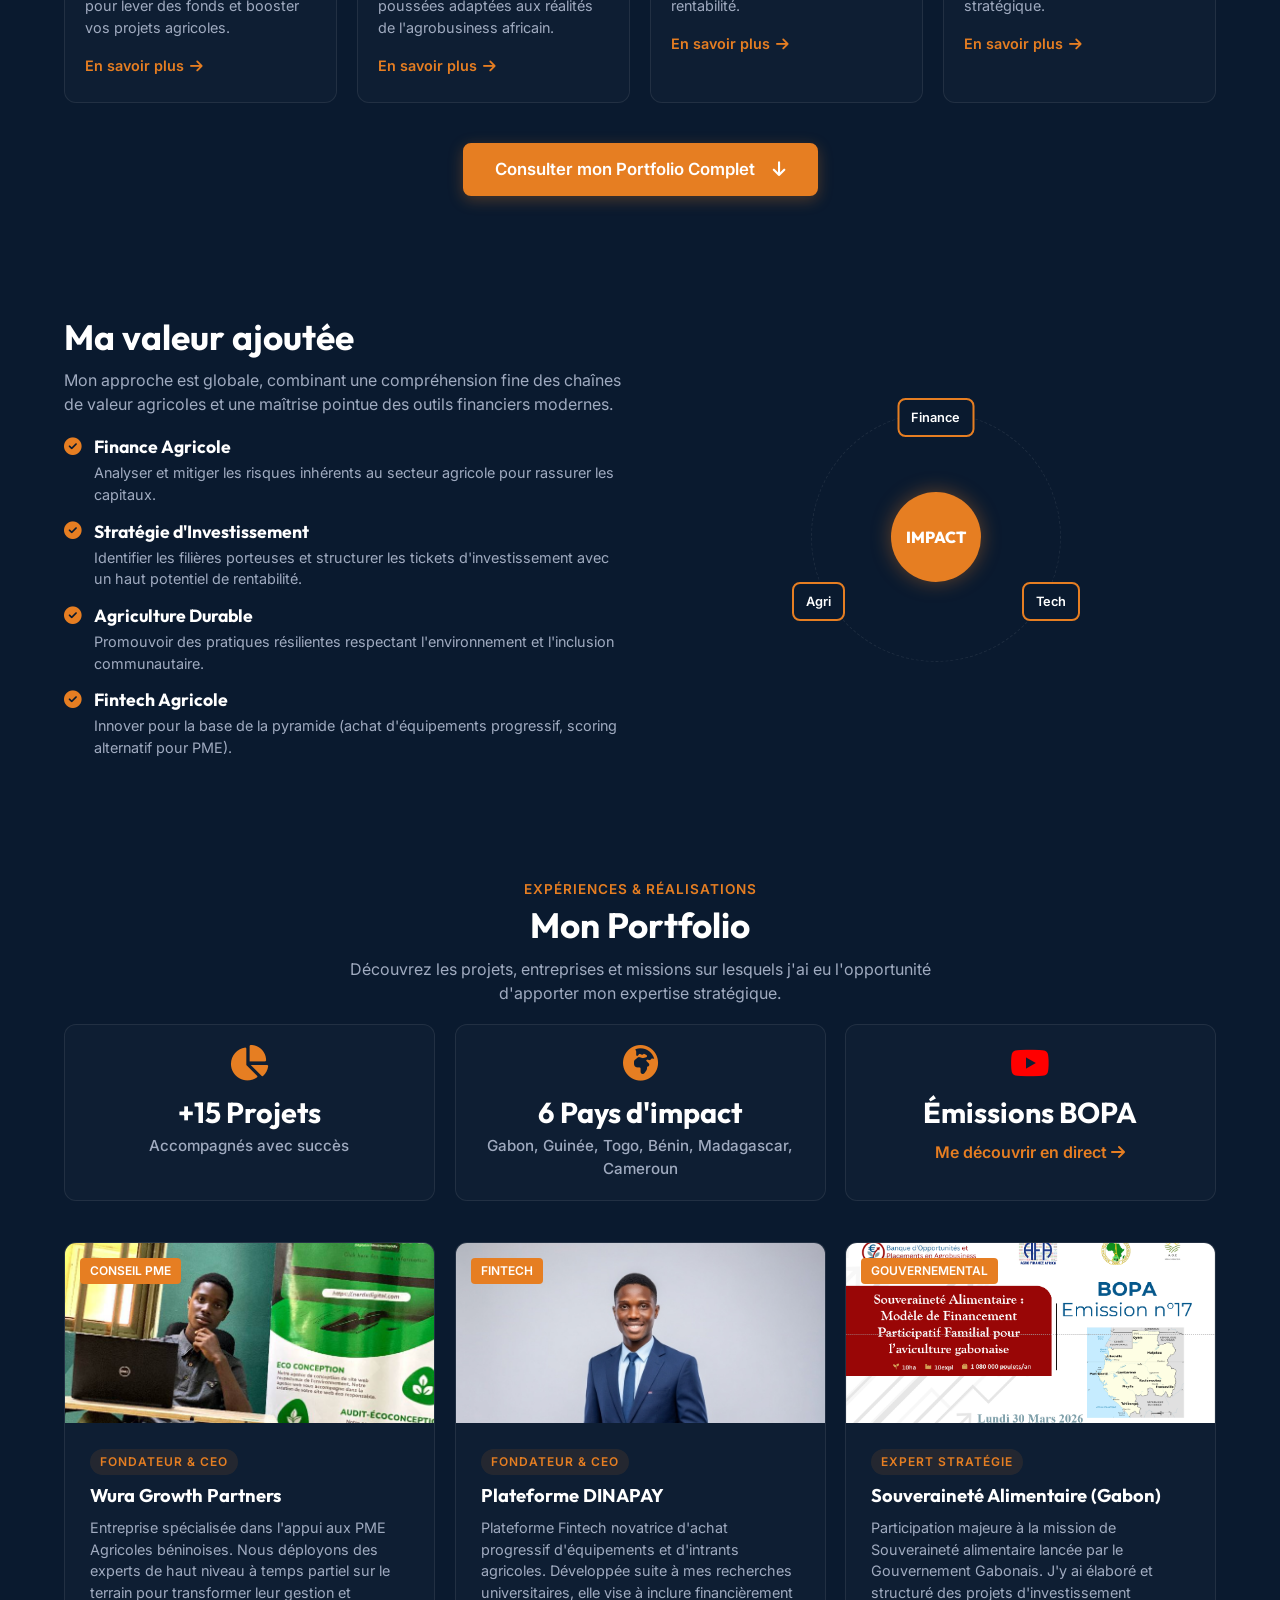
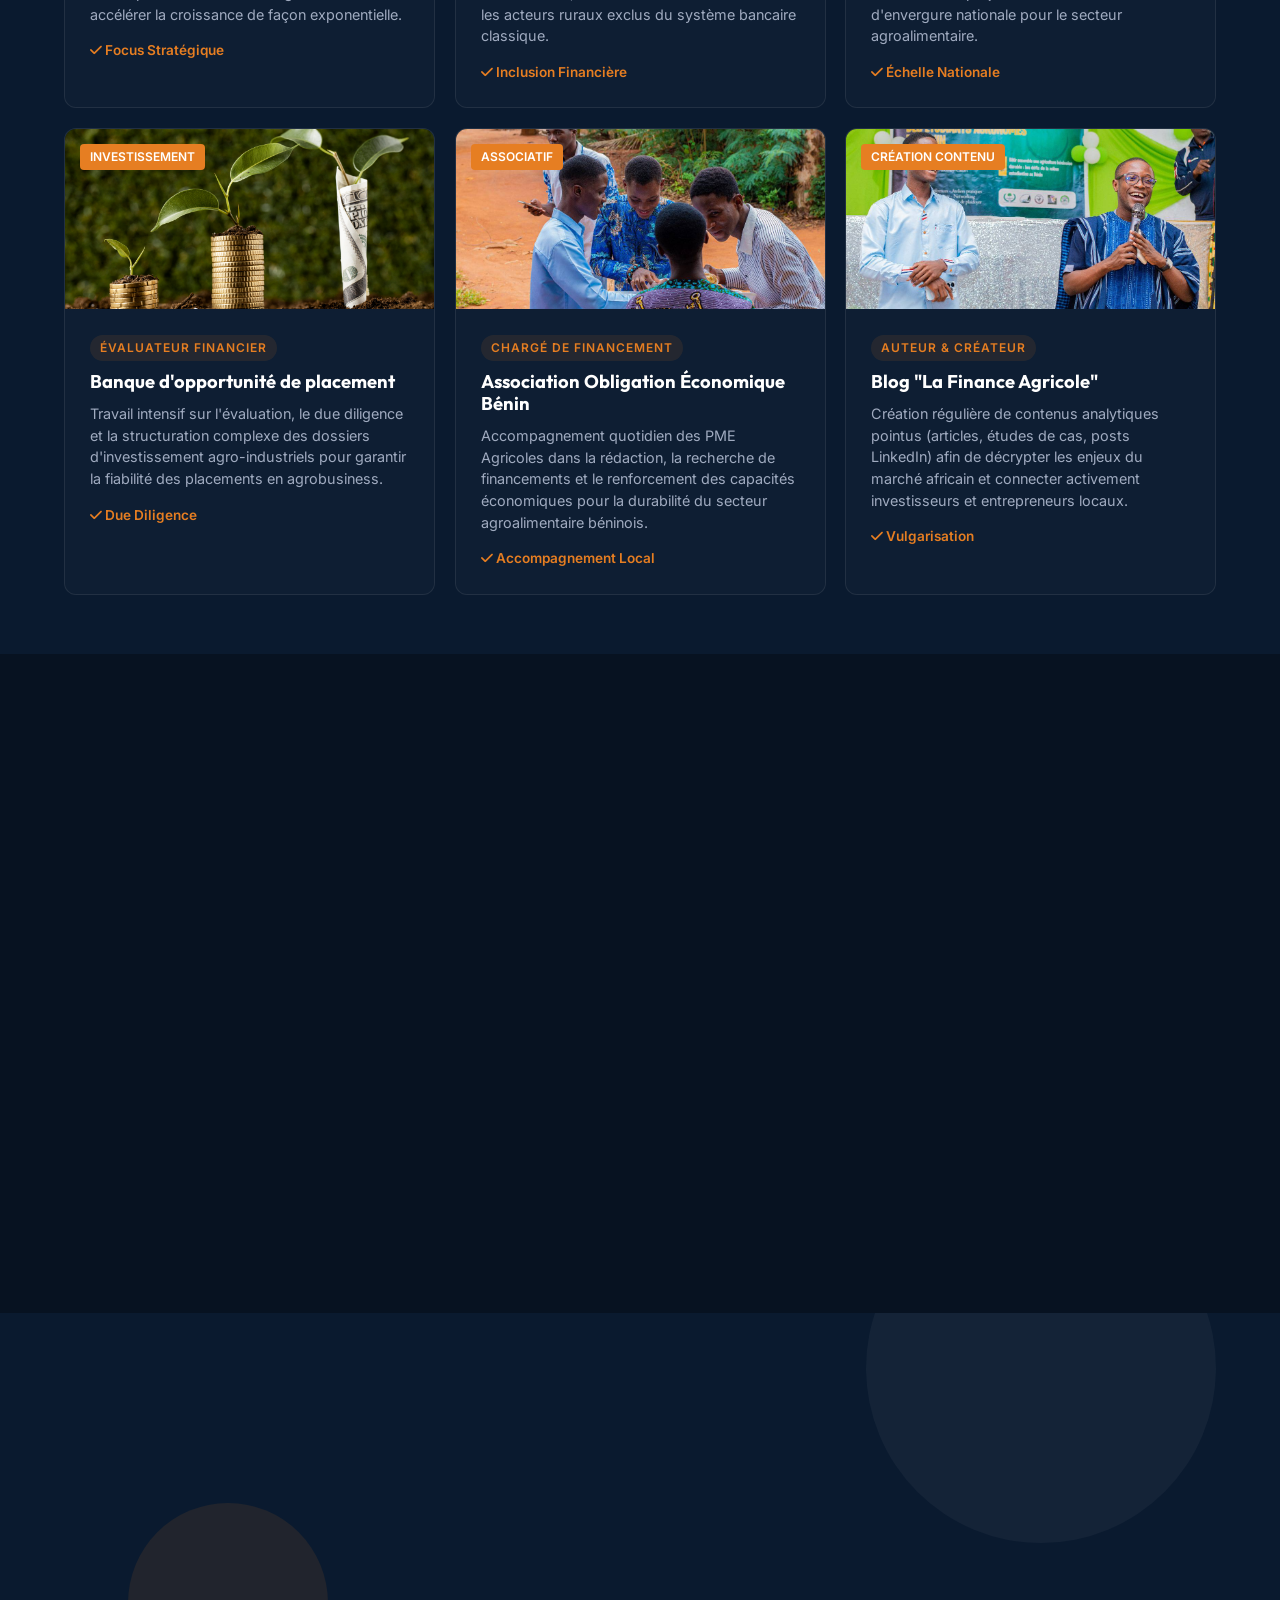
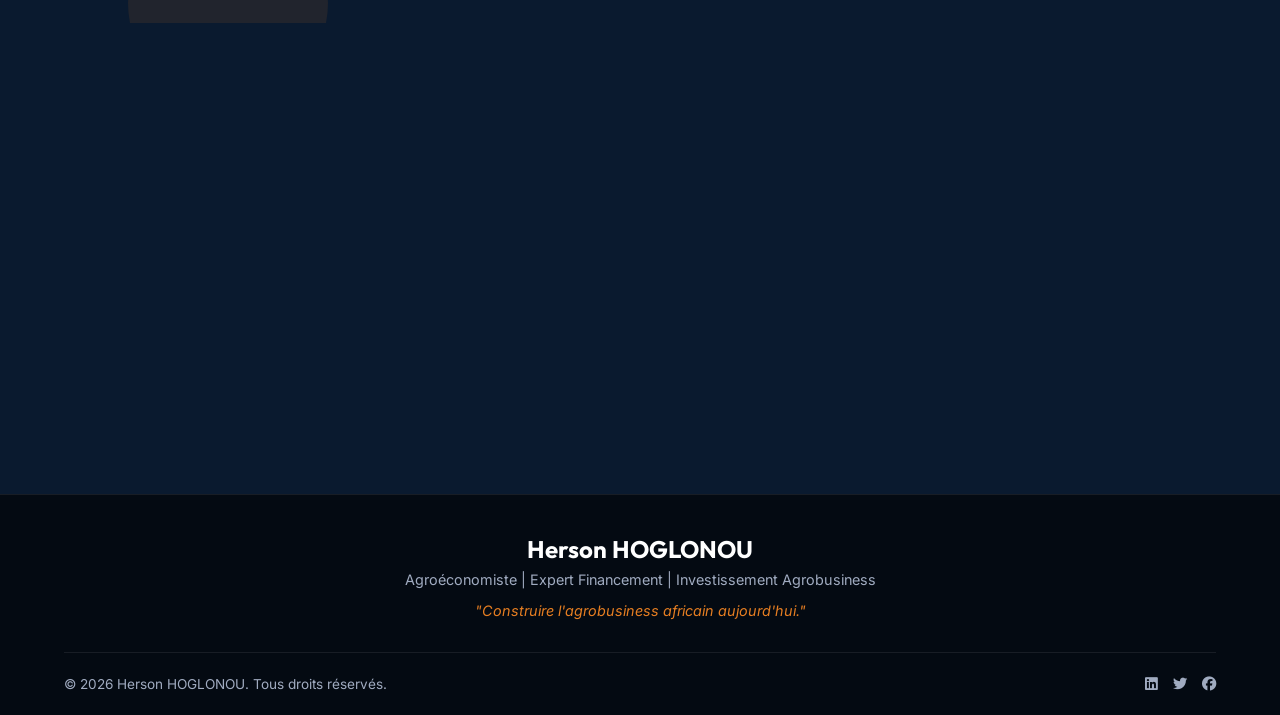
==== commit 766fde3d: "Mise à jour : image Gabon locale + suppression bouton carte" ====
--- a/index.html
+++ b/index.html
@@ -238,9 +238,6 @@
             <span class="section-tag">Expériences & Réalisations</span>
             <h2 class="section-title">Mon Portfolio</h2>
             <p class="section-desc" style="margin-bottom: 20px;">Découvrez les projets, entreprises et missions sur lesquels j'ai eu l'opportunité d'apporter mon expertise stratégique.</p>
-            <a href="carte.html" class="btn btn-primary" style="display: inline-flex; align-items: center; gap: 10px; margin-bottom: 40px;">
-                <i class="fas fa-globe-africa"></i> Voir la carte interactive des projets
-            </a>
         </div>
 
         <!-- Insights -->
@@ -301,7 +298,7 @@
 
                 <!-- Project 3: Mission Gabon -->
                 <article class="blog-card glass-card reveal slide-up delay-2">
-                    <div class="blog-img-placeholder" style="background-image: url('https://images.unsplash.com/photo-1592982537447-6f2cc0b9b3e1?ixlib=rb-4.0.3&auto=format&fit=crop&w=600&q=80');">
+                    <div class="blog-img-placeholder" style="background-image: url('assets/css/Images/Gabon.png');">
                         <span class="blog-category">Gouvernemental</span>
                     </div>
                     <div class="blog-content" style="padding: 25px;">
